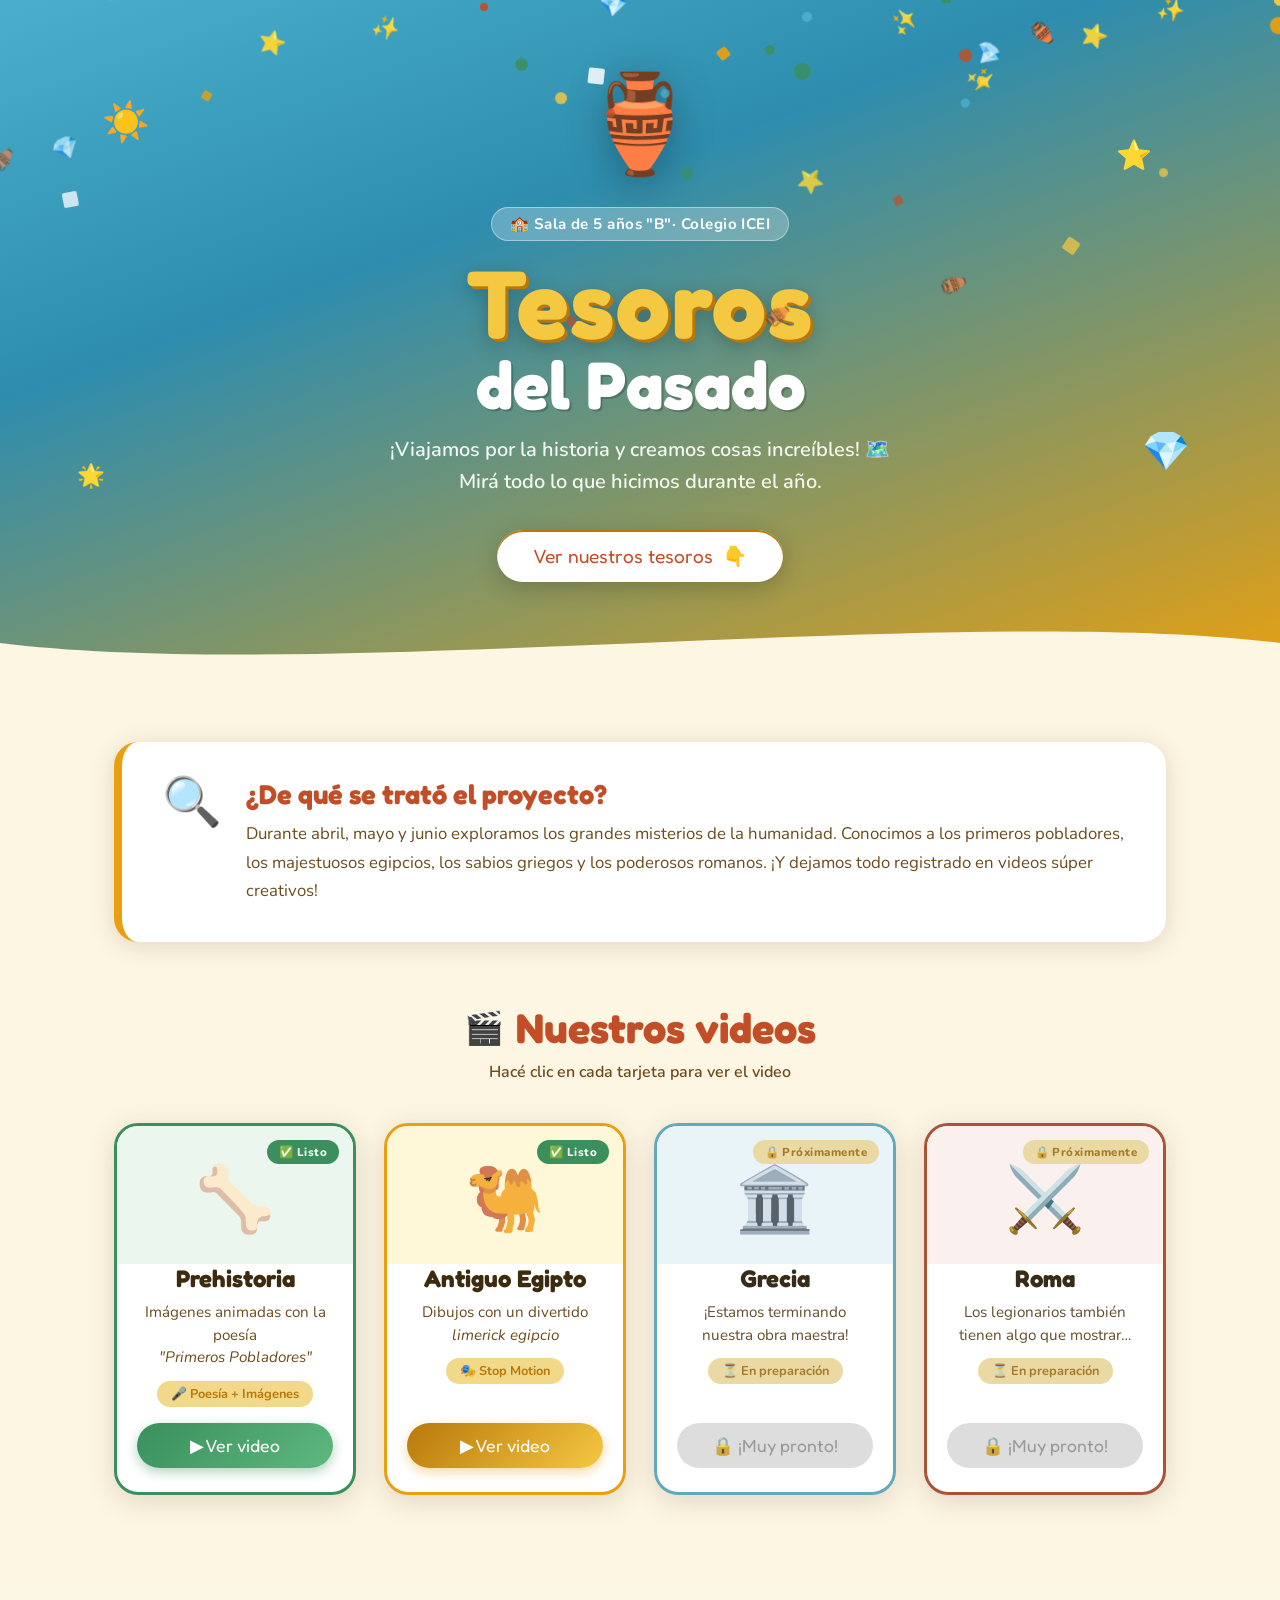
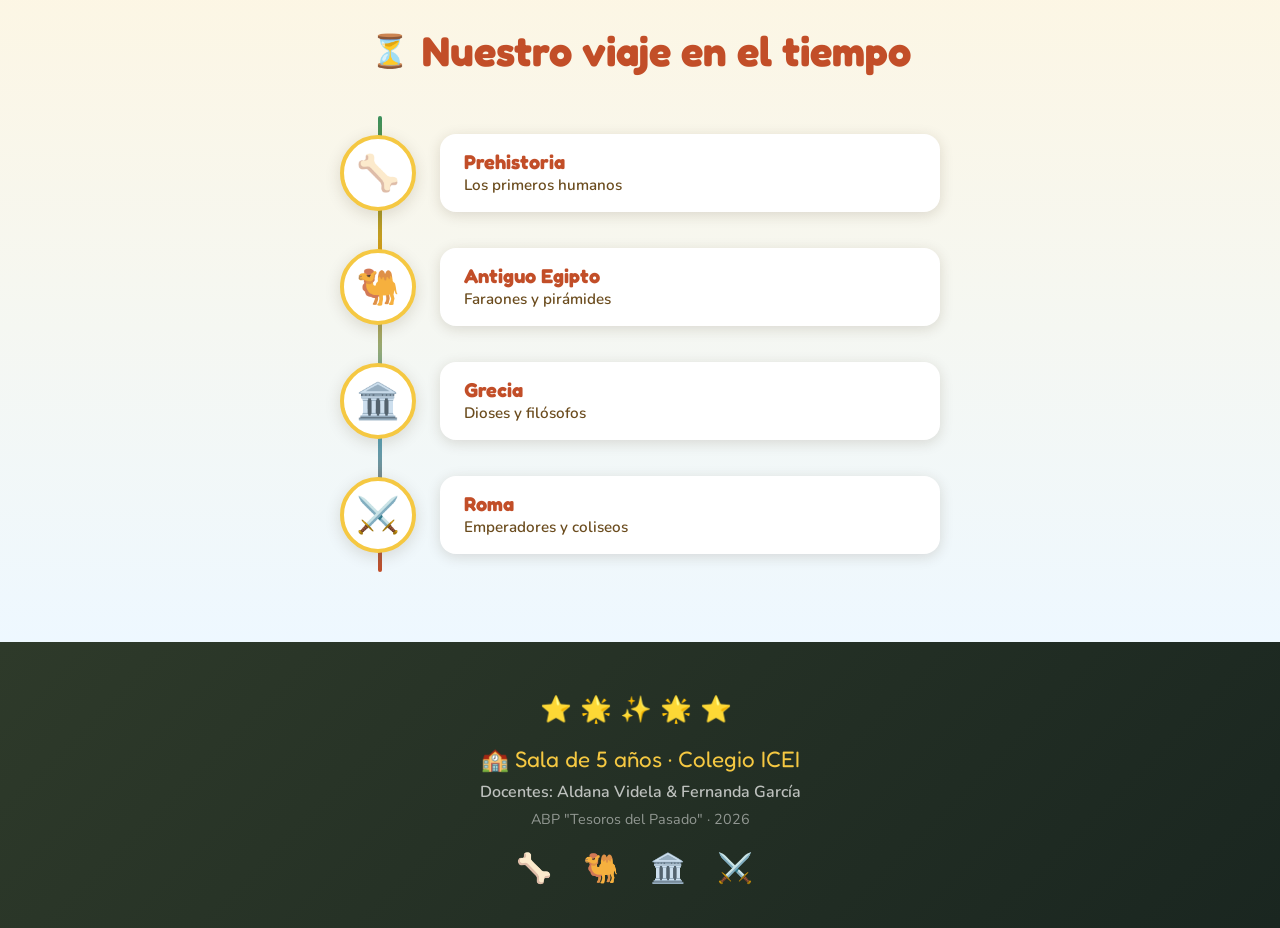
==== index.html @ 3bc0b796 "Add files via upload" ====
<!DOCTYPE html>
<html lang="es">
<head>
  <meta charset="UTF-8" />
  <meta name="viewport" content="width=device-width, initial-scale=1.0" />
  <title>Tesoros del Pasado · Sala de 5 "B" · ICEI</title>
  <link rel="stylesheet" href="styles.css" />
  <link rel="preconnect" href="https://fonts.googleapis.com" />
  <link rel="preconnect" href="https://fonts.gstatic.com" crossorigin />
  <link href="https://fonts.googleapis.com/css2?family=Fredoka+One&family=Nunito:wght@400;600;700;800&display=swap" rel="stylesheet" />
</head>
<body>

  <!-- Partículas de fondo -->
  <div class="particles" id="particles"></div>

  <!-- HERO -->
  <header class="hero">
    <div class="hero-deco deco-sun">☀️</div>
    <div class="hero-deco deco-star1">⭐</div>
    <div class="hero-deco deco-star2">🌟</div>
    <div class="hero-deco deco-gem">💎</div>

    <div class="chest-wrap">
      <div class="chest" aria-hidden="true">🏺</div>
    </div>

    <div class="hero-content">
      <p class="school-tag">🏫 Sala de 5 años "B"· Colegio ICEI</p>
      <h1>
        <span class="title-line1">Tesoros</span>
        <span class="title-line2">del Pasado</span>
      </h1>
      <p class="hero-subtitle">
        ¡Viajamos por la historia y creamos cosas increíbles! 🗺️<br/>
        Mirá todo lo que hicimos durante el año.
      </p>
      <a href="#videos" class="btn-hero">
        <span>Ver nuestros tesoros</span>
        <span class="btn-icon">👇</span>
      </a>
    </div>

    <div class="wave-divider">
      <svg viewBox="0 0 1440 80" preserveAspectRatio="none" xmlns="http://www.w3.org/2000/svg">
        <path d="M0,40 C360,80 1080,0 1440,40 L1440,80 L0,80 Z" fill="var(--bg-main)"/>
      </svg>
    </div>
  </header>

  <!-- INTRO -->
  <section class="intro">
    <div class="container">
      <div class="intro-card">
        <span class="intro-emoji">🔍</span>
        <div>
          <h2>¿De qué se trató el proyecto?</h2>
          <p>
            Durante abril, mayo y junio exploramos los grandes misterios de la humanidad.
            Conocimos a los primeros pobladores, los majestuosos egipcios, los sabios griegos
            y los poderosos romanos. ¡Y dejamos todo registrado en videos súper creativos!
          </p>
        </div>
      </div>
    </div>
  </section>

  <!-- CIVILIZACIONES / VIDEOS -->
  <section class="videos-section" id="videos">
    <div class="container">
      <h2 class="section-title">
        <span class="section-title-emoji">🎬</span>
        Nuestros videos
      </h2>
      <p class="section-subtitle">Hacé clic en cada tarjeta para ver el video</p>

      <div class="cards-grid">

        <!-- PREHISTORIA -->
        <div class="civ-card" data-civ="prehistoria">
          <div class="card-badge ready">✅ Listo</div>
          <div class="card-emoji-wrap">
            <span class="card-emoji">🦴</span>
          </div>
          <div class="card-body">
            <h3 class="card-title">Prehistoria</h3>
            <p class="card-desc">
              Imágenes animadas con la poesía<br/>
              <em>"Primeros Pobladores"</em>
            </p>
            <div class="card-tag">🎤 Poesía + Imágenes</div>
          </div>
          <a
            href="https://drive.google.com/file/d/1s1AQbZ0FNgaxZybd8RCrV4hikSvVZE04/view?usp=sharing"
            target="_blank"
            rel="noopener noreferrer"
            class="card-btn"
            aria-label="Ver video de Prehistoria"
          >
            ▶ Ver video
          </a>
        </div>

        <!-- ANTIGUO EGIPTO -->
        <div class="civ-card" data-civ="egipto">
          <div class="card-badge ready">✅ Listo</div>
          <div class="card-emoji-wrap">
            <span class="card-emoji">🐫</span>
          </div>
          <div class="card-body">
            <h3 class="card-title">Antiguo Egipto</h3>
            <p class="card-desc">
              Dibujos con un divertido<br/>
              <em>limerick egipcio</em>
            </p>
            <div class="card-tag">🎭 Stop Motion</div>
          </div>
          <a
            href="https://drive.google.com/file/d/1_wSibfOBIYs9itfgmJ_pL7hmynBDH78W/view?usp=sharing"
            target="_blank"
            rel="noopener noreferrer"
            class="card-btn"
            aria-label="Ver video de Antiguo Egipto"
          >
            ▶ Ver video
          </a>
        </div>

        <!-- GRECIA -->
        <div class="civ-card coming-soon" data-civ="grecia">
          <div class="card-badge soon">🔒 Próximamente</div>
          <div class="card-emoji-wrap">
            <span class="card-emoji">🏛️</span>
          </div>
          <div class="card-body">
            <h3 class="card-title">Grecia</h3>
            <p class="card-desc">
              ¡Estamos terminando<br/>nuestra obra maestra!
            </p>
            <div class="card-tag">⏳ En preparación</div>
          </div>
          <div class="card-btn disabled" aria-disabled="true">
            🔒 ¡Muy pronto!
          </div>
        </div>

        <!-- ROMA -->
        <div class="civ-card coming-soon" data-civ="roma">
          <div class="card-badge soon">🔒 Próximamente</div>
          <div class="card-emoji-wrap">
            <span class="card-emoji">⚔️</span>
          </div>
          <div class="card-body">
            <h3 class="card-title">Roma</h3>
            <p class="card-desc">
              Los legionarios también<br/>tienen algo que mostrar…
            </p>
            <div class="card-tag">⏳ En preparación</div>
          </div>
          <div class="card-btn disabled" aria-disabled="true">
            🔒 ¡Muy pronto!
          </div>
        </div>

      </div>
    </div>
  </section>

  <!-- TIMELINE de civilizaciones -->
  <section class="timeline-section">
    <div class="container">
      <h2 class="section-title">
        <span class="section-title-emoji">⏳</span>
        Nuestro viaje en el tiempo
      </h2>
      <div class="timeline">
        <div class="tl-item" data-delay="0">
          <div class="tl-dot">🦴</div>
          <div class="tl-content">
            <strong>Prehistoria</strong>
            <span>Los primeros humanos</span>
          </div>
        </div>
        <div class="tl-item" data-delay="1">
          <div class="tl-dot">🐫</div>
          <div class="tl-content">
            <strong>Antiguo Egipto</strong>
            <span>Faraones y pirámides</span>
          </div>
        </div>
        <div class="tl-item" data-delay="2">
          <div class="tl-dot">🏛️</div>
          <div class="tl-content">
            <strong>Grecia</strong>
            <span>Dioses y filósofos</span>
          </div>
        </div>
        <div class="tl-item" data-delay="3">
          <div class="tl-dot">⚔️</div>
          <div class="tl-content">
            <strong>Roma</strong>
            <span>Emperadores y coliseos</span>
          </div>
        </div>
      </div>
    </div>
  </section>

  <!-- FOOTER -->
  <footer class="footer">
    <div class="container">
      <div class="footer-stars">⭐🌟✨🌟⭐</div>
      <p class="footer-school">🏫 Sala de 5 años · Colegio ICEI</p>
      <p class="footer-teachers">Docentes: Aldana Videla &amp; Fernanda García</p>
      <p class="footer-year">ABP "Tesoros del Pasado" · 2026</p>
      <div class="footer-emojis">🦴 🐫 🏛️ ⚔️</div>
    </div>
  </footer>

  <script src="script.js"></script>
</body>
</html>
---- styles.css ----
/* ============================================
   TESOROS DEL PASADO — Sala de 5 · ICEI
   Paleta: arena cálida, terracota, dorado,
   cielo turquesa, verde selva
   ============================================ */

/* ---------- Variables ---------- */
:root {
  --bg-main:       #FDF6E3;
  --bg-section:    #FFF8ED;
  --gold:          #E8A010;
  --gold-light:    #F5C842;
  --gold-dark:     #B8780A;
  --terracota:     #C24E28;
  --terracota-lt:  #E8694A;
  --sky:           #4AAFCC;
  --sky-dark:      #2E8DAE;
  --jungle:        #3A8F5C;
  --jungle-lt:     #5EB87E;
  --sand:          #F2D98A;
  --sand-dark:     #C9A83C;
  --text-main:     #3D2B0F;
  --text-soft:     #6B4C1E;
  --white:         #FFFFFF;
  --shadow:        rgba(61,43,15,0.15);
  --radius-card:   24px;
  --radius-btn:    50px;
}

/* ---------- Reset & Base ---------- */
*, *::before, *::after { box-sizing: border-box; margin: 0; padding: 0; }

html { scroll-behavior: smooth; }

body {
  font-family: 'Nunito', sans-serif;
  background: var(--bg-main);
  color: var(--text-main);
  overflow-x: hidden;
  position: relative;
}

/* ---------- Partículas de fondo ---------- */
.particles {
  position: fixed;
  inset: 0;
  pointer-events: none;
  z-index: 0;
  overflow: hidden;
}

.particle {
  position: absolute;
  font-size: 1.4rem;
  opacity: 0.18;
  animation: floatParticle linear infinite;
  user-select: none;
}

@keyframes floatParticle {
  0%   { transform: translateY(110vh) rotate(0deg); opacity: 0; }
  10%  { opacity: 0.18; }
  90%  { opacity: 0.18; }
  100% { transform: translateY(-10vh) rotate(360deg); opacity: 0; }
}

/* ---------- Contenedor ---------- */
.container {
  max-width: 1100px;
  margin: 0 auto;
  padding: 0 24px;
  position: relative;
  z-index: 1;
}

/* ============================================
   HERO
   ============================================ */
.hero {
  position: relative;
  background: linear-gradient(160deg, #4AAFCC 0%, #2E8DAE 35%, #E8A010 100%);
  padding: 60px 24px 100px;
  text-align: center;
  overflow: hidden;
}

/* Decoraciones flotantes hero */
.hero-deco {
  position: absolute;
  font-size: 2.4rem;
  animation: heroDeco 4s ease-in-out infinite alternate;
  pointer-events: none;
}
.deco-sun   { top: 14%; left: 8%;  animation-delay: 0s; }
.deco-star1 { top: 20%; right: 10%; animation-delay: 0.7s; font-size: 1.8rem; }
.deco-star2 { bottom: 28%; left: 6%; animation-delay: 1.2s; font-size: 1.4rem; }
.deco-gem   { bottom: 30%; right: 7%; animation-delay: 0.4s; }

@keyframes heroDeco {
  from { transform: translateY(0) rotate(-8deg); }
  to   { transform: translateY(-14px) rotate(8deg); }
}

/* Cofre animado */
.chest-wrap {
  display: flex;
  justify-content: center;
  margin-bottom: 16px;
}
.chest {
  font-size: 6rem;
  display: inline-block;
  animation: chestBounce 2s ease-in-out infinite;
  filter: drop-shadow(0 8px 20px rgba(0,0,0,0.3));
}
@keyframes chestBounce {
  0%, 100% { transform: translateY(0) scale(1);    }
  50%       { transform: translateY(-12px) scale(1.06); }
}

/* Texto hero */
.school-tag {
  display: inline-block;
  background: rgba(255,255,255,0.25);
  color: var(--white);
  font-weight: 700;
  font-size: 0.95rem;
  border-radius: 50px;
  padding: 6px 18px;
  margin-bottom: 14px;
  letter-spacing: 0.03em;
  backdrop-filter: blur(6px);
  border: 1px solid rgba(255,255,255,0.4);
}

h1 {
  font-family: 'Fredoka One', cursive;
  line-height: 1;
  margin-bottom: 16px;
}
.title-line1 {
  display: block;
  font-size: clamp(3.2rem, 10vw, 6rem);
  color: var(--gold-light);
  text-shadow:
    3px 3px 0 var(--gold-dark),
    0 6px 20px rgba(0,0,0,0.25);
  letter-spacing: 0.02em;
}
.title-line2 {
  display: block;
  font-size: clamp(2.2rem, 7vw, 4.2rem);
  color: var(--white);
  text-shadow: 2px 2px 0 rgba(0,0,0,0.2);
}

.hero-subtitle {
  font-size: clamp(1rem, 3vw, 1.25rem);
  color: rgba(255,255,255,0.92);
  font-weight: 600;
  line-height: 1.6;
  margin-bottom: 32px;
  max-width: 540px;
  margin-left: auto;
  margin-right: auto;
}

/* Botón hero */
.btn-hero {
  display: inline-flex;
  align-items: center;
  gap: 10px;
  background: var(--white);
  color: var(--terracota);
  font-family: 'Fredoka One', cursive;
  font-size: 1.2rem;
  padding: 14px 36px;
  border-radius: var(--radius-btn);
  text-decoration: none;
  box-shadow: 0 6px 24px rgba(0,0,0,0.2), 0 2px 0 var(--gold-dark) inset;
  transition: transform 0.2s, box-shadow 0.2s;
}
.btn-hero:hover {
  transform: translateY(-3px) scale(1.04);
  box-shadow: 0 10px 30px rgba(0,0,0,0.25);
}
.btn-hero:active { transform: translateY(1px); }
.btn-icon { animation: bounce 1.2s ease-in-out infinite; }
@keyframes bounce {
  0%, 100% { transform: translateY(0); }
  50%       { transform: translateY(5px); }
}

/* Wave */
.wave-divider {
  position: absolute;
  bottom: -1px; left: 0; right: 0;
  line-height: 0;
}
.wave-divider svg { width: 100%; height: 80px; }

/* ============================================
   INTRO
   ============================================ */
.intro {
  padding: 60px 0 40px;
}
.intro-card {
  display: flex;
  align-items: flex-start;
  gap: 24px;
  background: var(--white);
  border-radius: var(--radius-card);
  padding: 36px 40px;
  box-shadow: 0 4px 24px var(--shadow);
  border-left: 8px solid var(--gold);
}
.intro-emoji {
  font-size: 3rem;
  flex-shrink: 0;
  line-height: 1;
}
.intro-card h2 {
  font-family: 'Fredoka One', cursive;
  font-size: 1.7rem;
  color: var(--terracota);
  margin-bottom: 10px;
}
.intro-card p {
  font-size: 1.05rem;
  color: var(--text-soft);
  line-height: 1.7;
}

@media (max-width: 600px) {
  .intro-card { flex-direction: column; padding: 24px; }
}

/* ============================================
   VIDEOS SECTION
   ============================================ */
.videos-section {
  padding: 20px 0 70px;
}

.section-title {
  font-family: 'Fredoka One', cursive;
  font-size: clamp(1.8rem, 5vw, 2.6rem);
  color: var(--terracota);
  text-align: center;
  margin-bottom: 8px;
  display: flex;
  align-items: center;
  justify-content: center;
  gap: 12px;
}
.section-title-emoji {
  font-size: 2rem;
  animation: spin 6s linear infinite;
}
@keyframes spin {
  from { transform: rotate(0deg); }
  to   { transform: rotate(360deg); }
}
.section-subtitle {
  text-align: center;
  color: var(--text-soft);
  font-size: 1rem;
  font-weight: 600;
  margin-bottom: 40px;
}

/* GRID */
.cards-grid {
  display: grid;
  grid-template-columns: repeat(auto-fit, minmax(240px, 1fr));
  gap: 28px;
}

/* CARD */
.civ-card {
  position: relative;
  background: var(--white);
  border-radius: var(--radius-card);
  box-shadow: 0 6px 28px var(--shadow);
  display: flex;
  flex-direction: column;
  align-items: center;
  text-align: center;
  overflow: hidden;
  transition: transform 0.3s, box-shadow 0.3s;
  border: 3px solid transparent;
}
.civ-card:hover {
  transform: translateY(-8px) rotate(-1deg);
  box-shadow: 0 16px 40px rgba(61,43,15,0.22);
}
.civ-card.coming-soon {
  opacity: 0.75;
  filter: grayscale(30%);
}
.civ-card.coming-soon:hover {
  transform: translateY(-4px);
}

/* Top accent strip per civilization */
.civ-card[data-civ="prehistoria"] { border-color: var(--jungle); }
.civ-card[data-civ="prehistoria"] .card-emoji-wrap { background: #EAF6EE; }

.civ-card[data-civ="egipto"]      { border-color: var(--gold); }
.civ-card[data-civ="egipto"] .card-emoji-wrap { background: #FEF8D8; }

.civ-card[data-civ="grecia"]      { border-color: var(--sky); }
.civ-card[data-civ="grecia"] .card-emoji-wrap { background: #E5F5FA; }

.civ-card[data-civ="roma"]        { border-color: var(--terracota); }
.civ-card[data-civ="roma"] .card-emoji-wrap { background: #FDF0EC; }

/* Badge */
.card-badge {
  position: absolute;
  top: 14px; right: 14px;
  font-size: 0.72rem;
  font-weight: 800;
  padding: 4px 12px;
  border-radius: 50px;
  letter-spacing: 0.04em;
}
.card-badge.ready {
  background: var(--jungle);
  color: var(--white);
}
.card-badge.soon {
  background: var(--sand);
  color: var(--gold-dark);
}

/* Emoji area */
.card-emoji-wrap {
  width: 100%;
  padding: 30px 0 20px;
}
.card-emoji {
  font-size: 4rem;
  display: block;
  animation: cardEmoji 3s ease-in-out infinite alternate;
}
@keyframes cardEmoji {
  from { transform: scale(1) rotate(-4deg); }
  to   { transform: scale(1.1) rotate(4deg); }
}

/* Body */
.card-body {
  padding: 0 20px 16px;
  flex: 1;
}
.card-title {
  font-family: 'Fredoka One', cursive;
  font-size: 1.5rem;
  margin-bottom: 8px;
  color: var(--text-main);
}
.card-desc {
  font-size: 0.95rem;
  color: var(--text-soft);
  line-height: 1.5;
  margin-bottom: 12px;
}
.card-tag {
  display: inline-block;
  font-size: 0.8rem;
  font-weight: 700;
  background: var(--sand);
  color: var(--gold-dark);
  padding: 4px 14px;
  border-radius: 50px;
}

/* Card button */
.card-btn {
  display: block;
  width: calc(100% - 40px);
  margin: 0 20px 24px;
  padding: 12px 0;
  border-radius: var(--radius-btn);
  font-family: 'Fredoka One', cursive;
  font-size: 1.1rem;
  text-decoration: none;
  text-align: center;
  transition: transform 0.2s, filter 0.2s;
}
a.card-btn {
  background: linear-gradient(135deg, var(--terracota), var(--terracota-lt));
  color: var(--white);
  box-shadow: 0 4px 12px rgba(194,78,40,0.4);
}
a.card-btn:hover {
  transform: scale(1.04);
  filter: brightness(1.1);
}
.card-btn.disabled {
  background: #ddd;
  color: #999;
  cursor: not-allowed;
}

/* Per-civ button colors */
.civ-card[data-civ="prehistoria"] a.card-btn {
  background: linear-gradient(135deg, var(--jungle), var(--jungle-lt));
  box-shadow: 0 4px 12px rgba(58,143,92,0.4);
}
.civ-card[data-civ="egipto"] a.card-btn {
  background: linear-gradient(135deg, var(--gold-dark), var(--gold-light));
  box-shadow: 0 4px 12px rgba(232,160,16,0.4);
}
.civ-card[data-civ="grecia"] a.card-btn {
  background: linear-gradient(135deg, var(--sky-dark), var(--sky));
  box-shadow: 0 4px 12px rgba(74,175,204,0.4);
}

/* ============================================
   TIMELINE
   ============================================ */
.timeline-section {
  background: linear-gradient(180deg, var(--bg-main) 0%, #EEF8FF 100%);
  padding: 60px 0 70px;
}

.timeline {
  position: relative;
  display: flex;
  flex-direction: column;
  gap: 0;
  margin-top: 40px;
  max-width: 600px;
  margin-left: auto;
  margin-right: auto;
}
/* Vertical line */
.timeline::before {
  content: '';
  position: absolute;
  left: 38px;
  top: 0; bottom: 0;
  width: 4px;
  background: linear-gradient(180deg, var(--jungle), var(--gold), var(--sky), var(--terracota));
  border-radius: 4px;
}

.tl-item {
  display: flex;
  align-items: center;
  gap: 24px;
  padding: 18px 0;
  opacity: 0;
  transform: translateX(-30px);
  transition: opacity 0.5s ease, transform 0.5s ease;
}
.tl-item.visible {
  opacity: 1;
  transform: translateX(0);
}

.tl-dot {
  width: 76px;
  height: 76px;
  border-radius: 50%;
  background: var(--white);
  box-shadow: 0 4px 16px var(--shadow);
  display: flex;
  align-items: center;
  justify-content: center;
  font-size: 2.2rem;
  flex-shrink: 0;
  border: 4px solid var(--gold-light);
  z-index: 1;
}

.tl-content {
  background: var(--white);
  border-radius: 16px;
  padding: 16px 24px;
  box-shadow: 0 3px 14px var(--shadow);
  flex: 1;
}
.tl-content strong {
  display: block;
  font-family: 'Fredoka One', cursive;
  font-size: 1.25rem;
  color: var(--terracota);
}
.tl-content span {
  font-size: 0.95rem;
  color: var(--text-soft);
  font-weight: 600;
}

/* ============================================
   FOOTER
   ============================================ */
.footer {
  background: linear-gradient(135deg, #2E3A2A 0%, #1A2620 100%);
  color: var(--white);
  text-align: center;
  padding: 50px 24px 40px;
}
.footer-stars {
  font-size: 1.6rem;
  letter-spacing: 8px;
  margin-bottom: 18px;
  animation: starPulse 2s ease-in-out infinite;
}
@keyframes starPulse {
  0%, 100% { opacity: 1; }
  50%       { opacity: 0.6; }
}
.footer-school {
  font-family: 'Fredoka One', cursive;
  font-size: 1.4rem;
  margin-bottom: 8px;
  color: var(--gold-light);
}
.footer-teachers {
  font-size: 1rem;
  color: rgba(255,255,255,0.7);
  margin-bottom: 6px;
  font-weight: 600;
}
.footer-year {
  font-size: 0.9rem;
  color: rgba(255,255,255,0.5);
  margin-bottom: 20px;
}
.footer-emojis {
  font-size: 1.8rem;
  letter-spacing: 12px;
}

/* ============================================
   RESPONSIVE
   ============================================ */
@media (max-width: 700px) {
  .cards-grid {
    grid-template-columns: 1fr 1fr;
    gap: 18px;
  }
  .card-emoji { font-size: 3rem; }
  .card-title { font-size: 1.25rem; }
}
@media (max-width: 480px) {
  .cards-grid { grid-template-columns: 1fr; }
  .timeline::before { left: 30px; }
  .tl-dot { width: 62px; height: 62px; font-size: 1.8rem; }
}
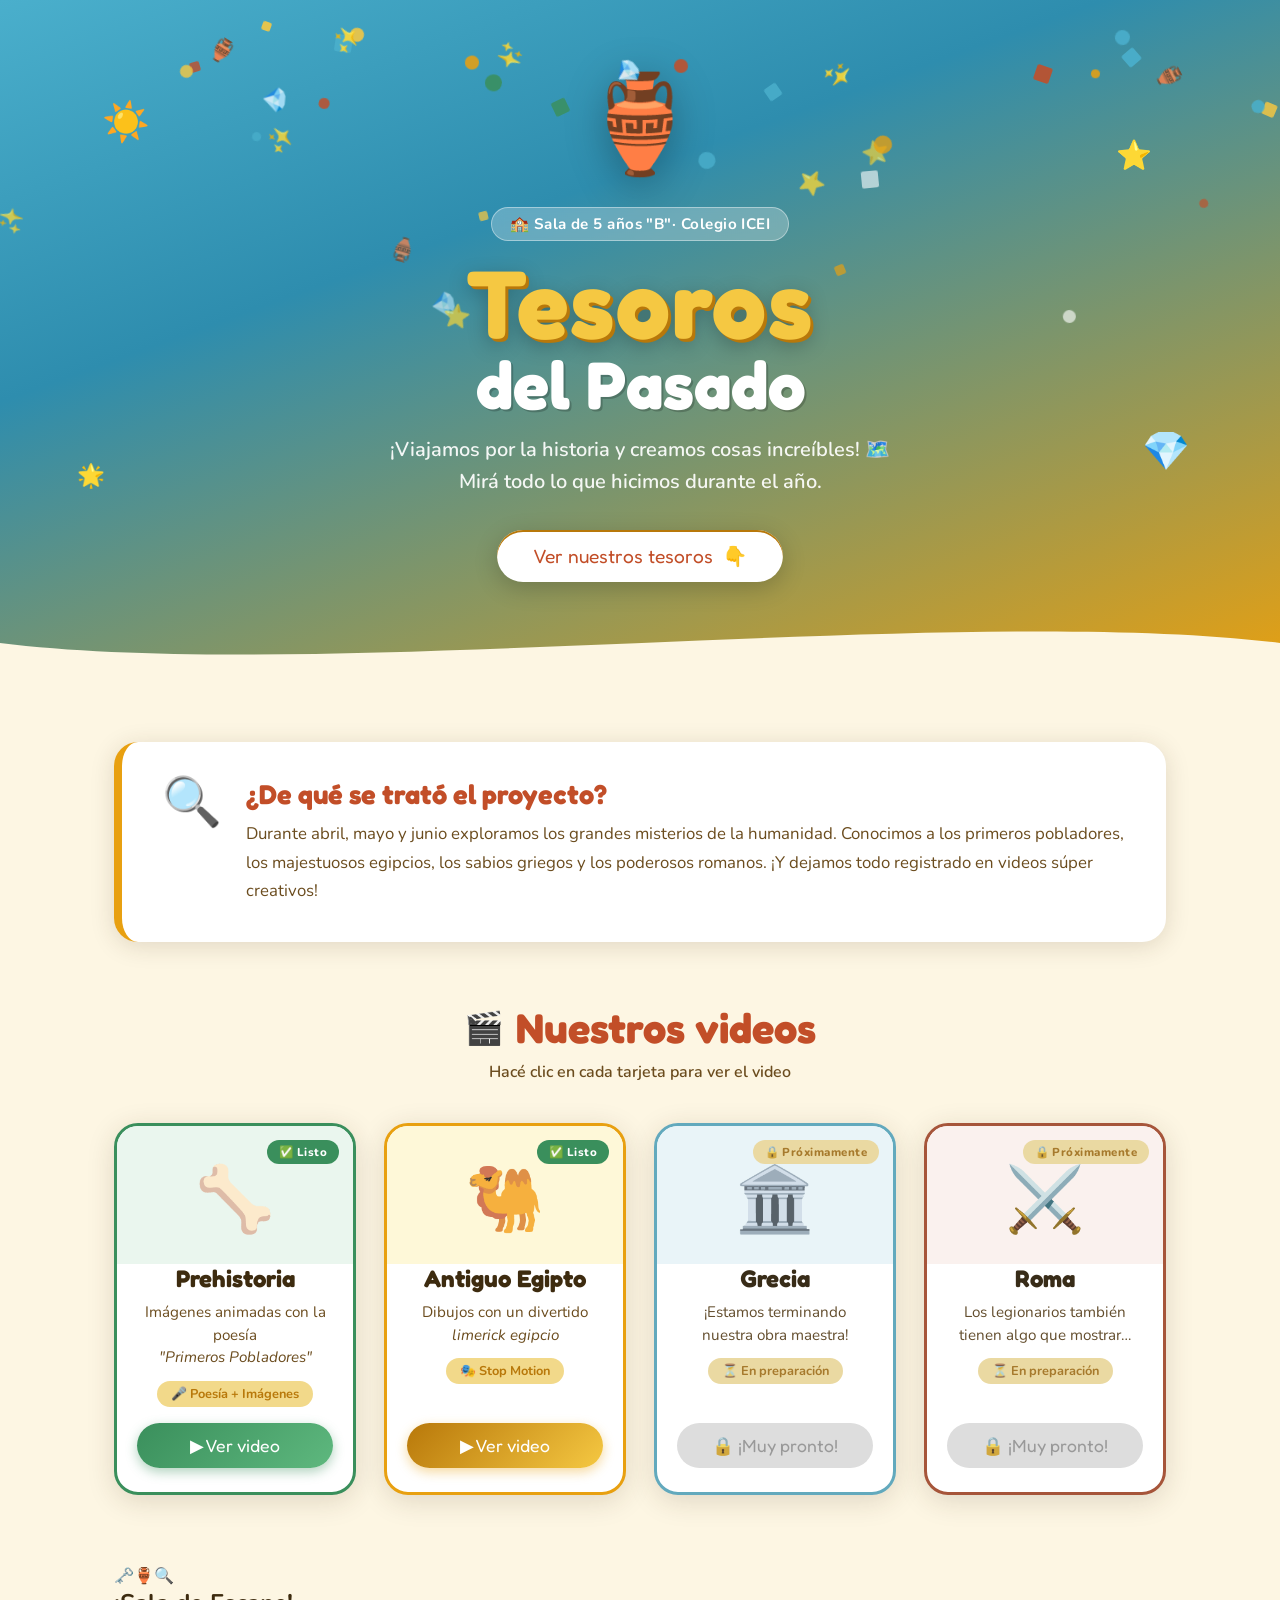
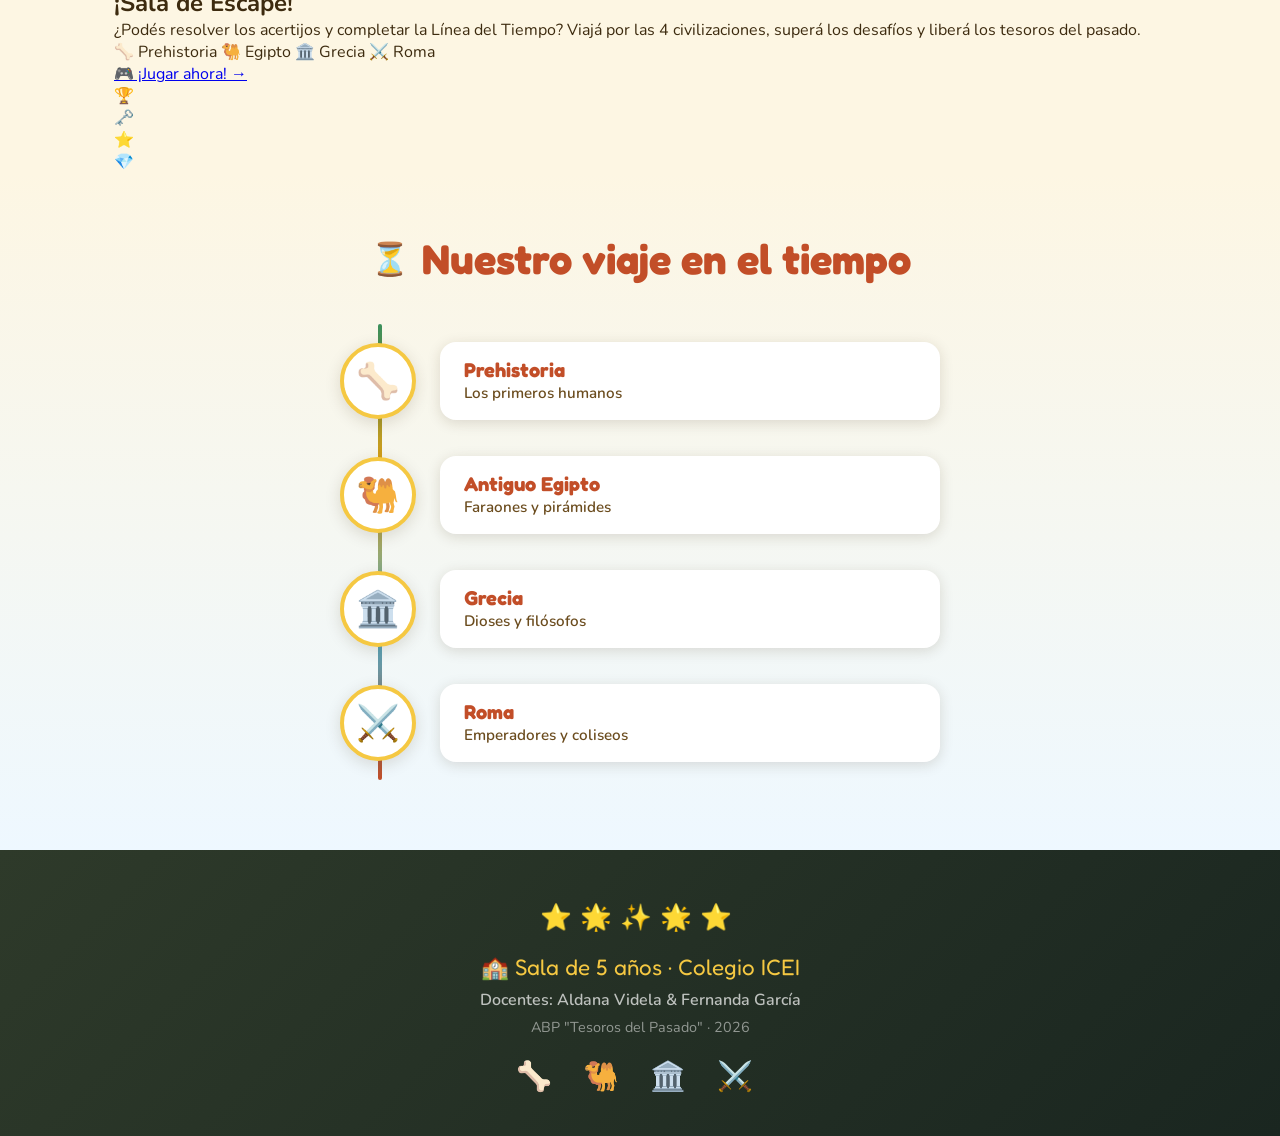
==== commit 382bc47a: "Add escape room section to index.html" ====
--- a/index.html
+++ b/index.html
@@ -166,6 +166,40 @@
     </div>
   </section>
 
+
+ <!-- SALA DE ESCAPE -->
+  <section class="escape-section">
+    <div class="container">
+      <div class="escape-card">
+        <div class="escape-left">
+          <div class="escape-icons">🗝️🏺🔍</div>
+          <h2 class="escape-title">¡Sala de Escape!</h2>
+          <p class="escape-desc">
+            ¿Podés resolver los acertijos y completar la Línea del Tiempo?
+            Viajá por las 4 civilizaciones, superá los desafíos y liberá los tesoros del pasado.
+          </p>
+          <div class="escape-badges">
+            <span>🦴 Prehistoria</span>
+            <span>🐫 Egipto</span>
+            <span>🏛️ Grecia</span>
+            <span>⚔️ Roma</span>
+          </div>
+          <a href="escaperoom/index.html" class="btn-escape">
+            <span>🎮 ¡Jugar ahora!</span>
+            <span class="btn-escape-arrow">→</span>
+          </a>
+        </div>
+        <div class="escape-right" aria-hidden="true">
+          <div class="escape-chest">🏆</div>
+          <div class="escape-deco ed1">🗝️</div>
+          <div class="escape-deco ed2">⭐</div>
+          <div class="escape-deco ed3">💎</div>
+        </div>
+      </div>
+    </div>
+  </section>
+
+  
   <!-- TIMELINE de civilizaciones -->
   <section class="timeline-section">
     <div class="container">
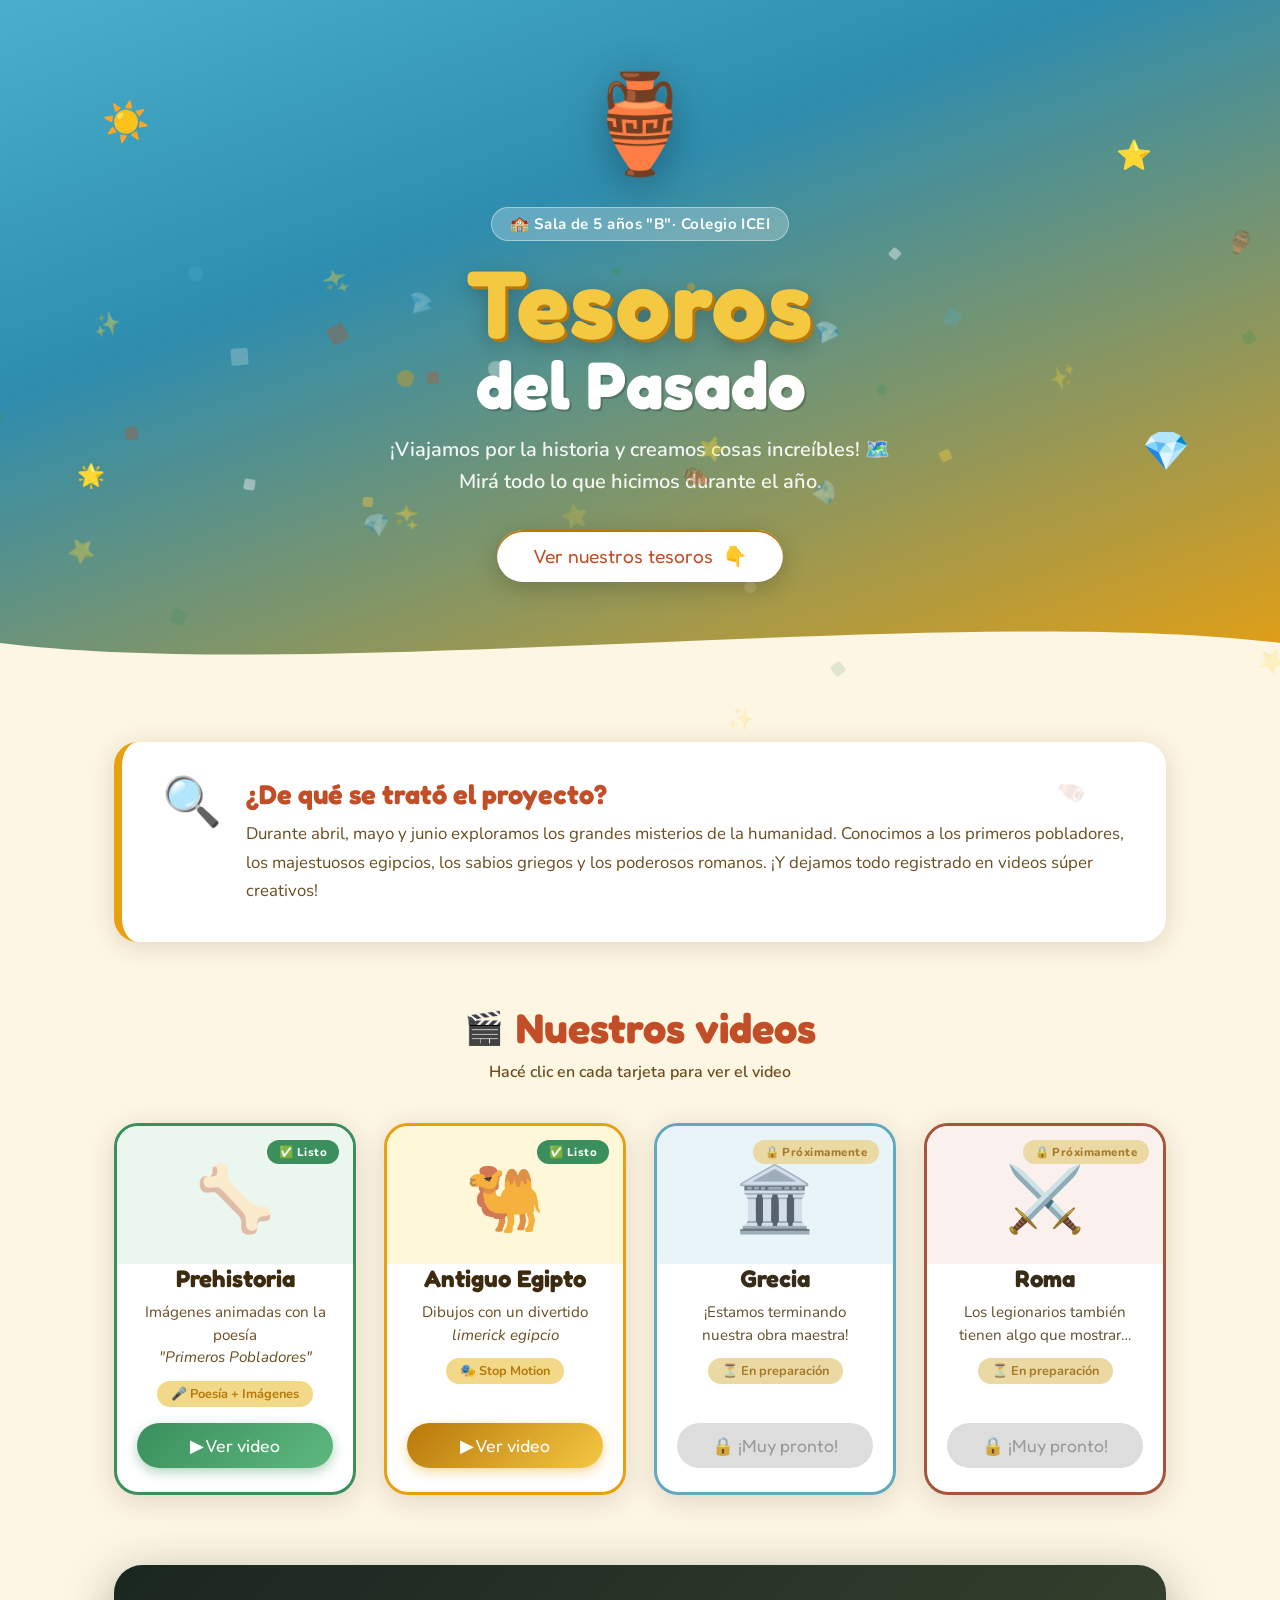
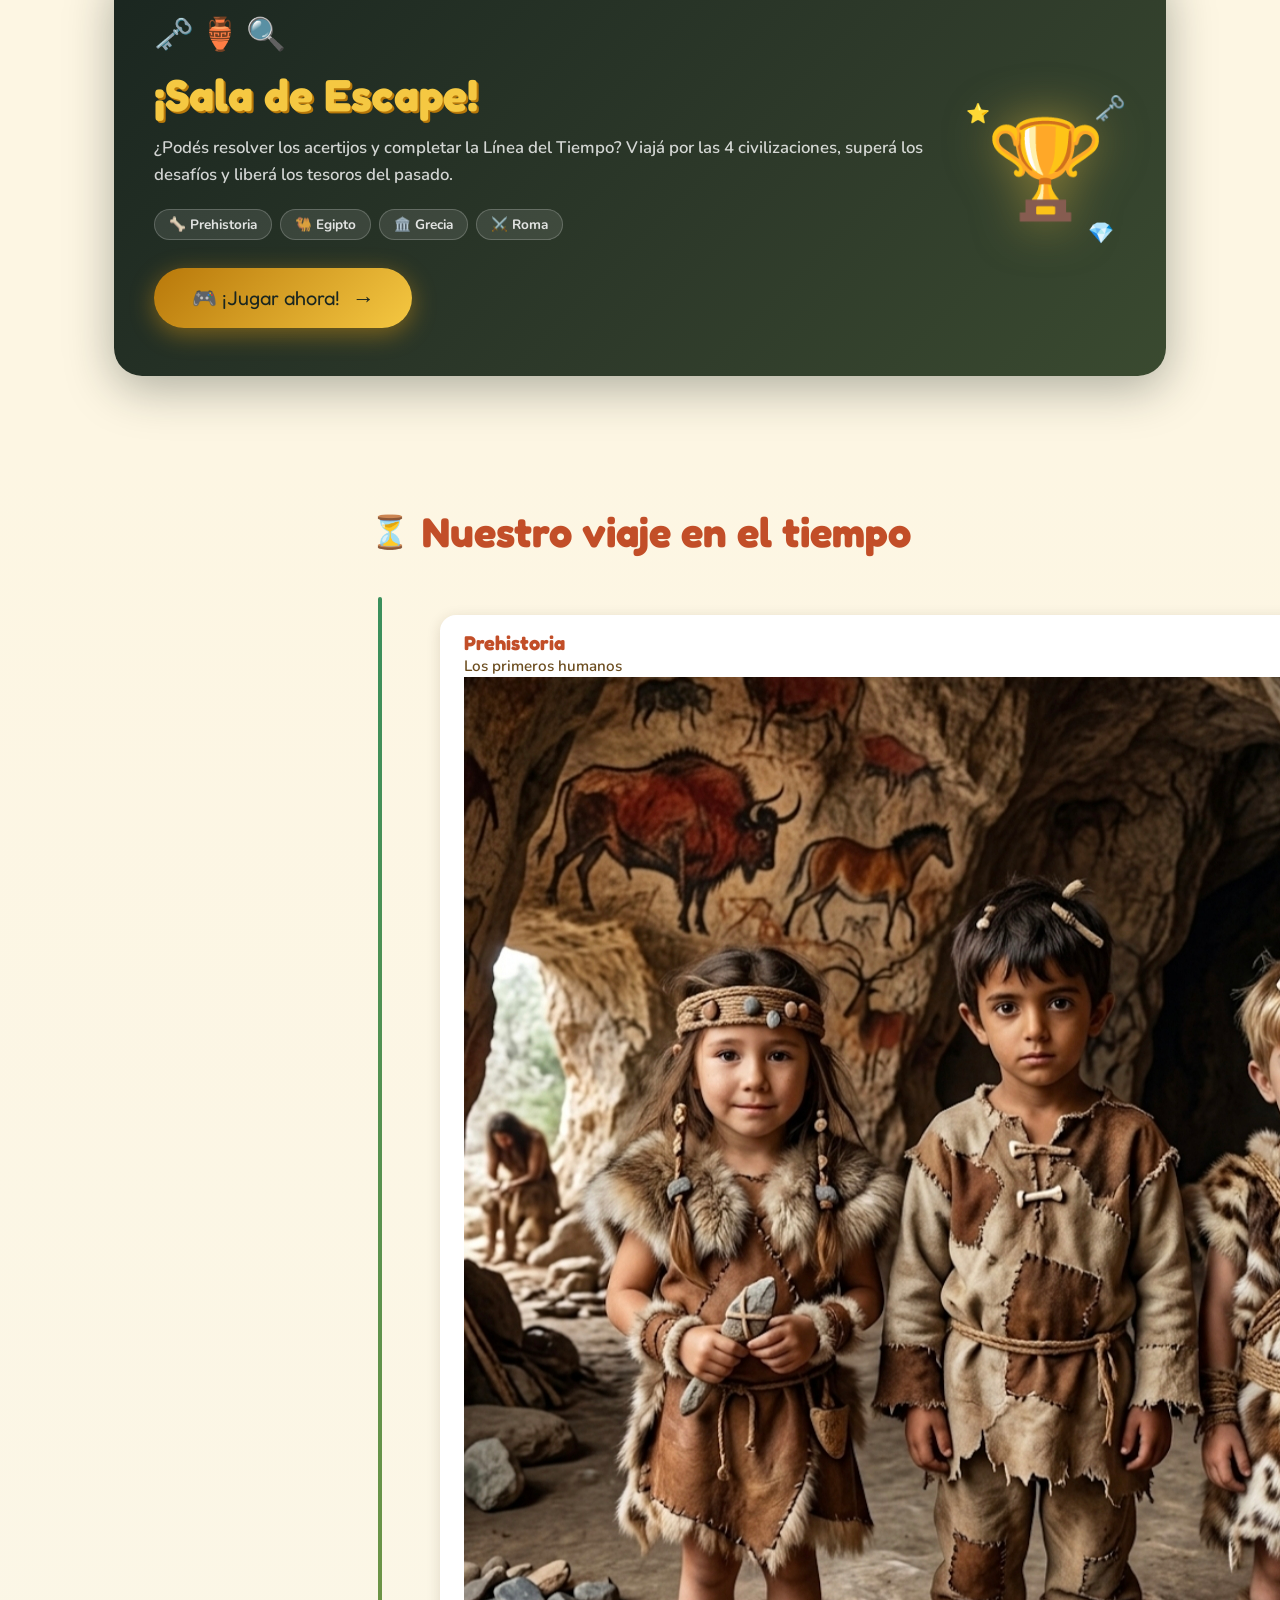
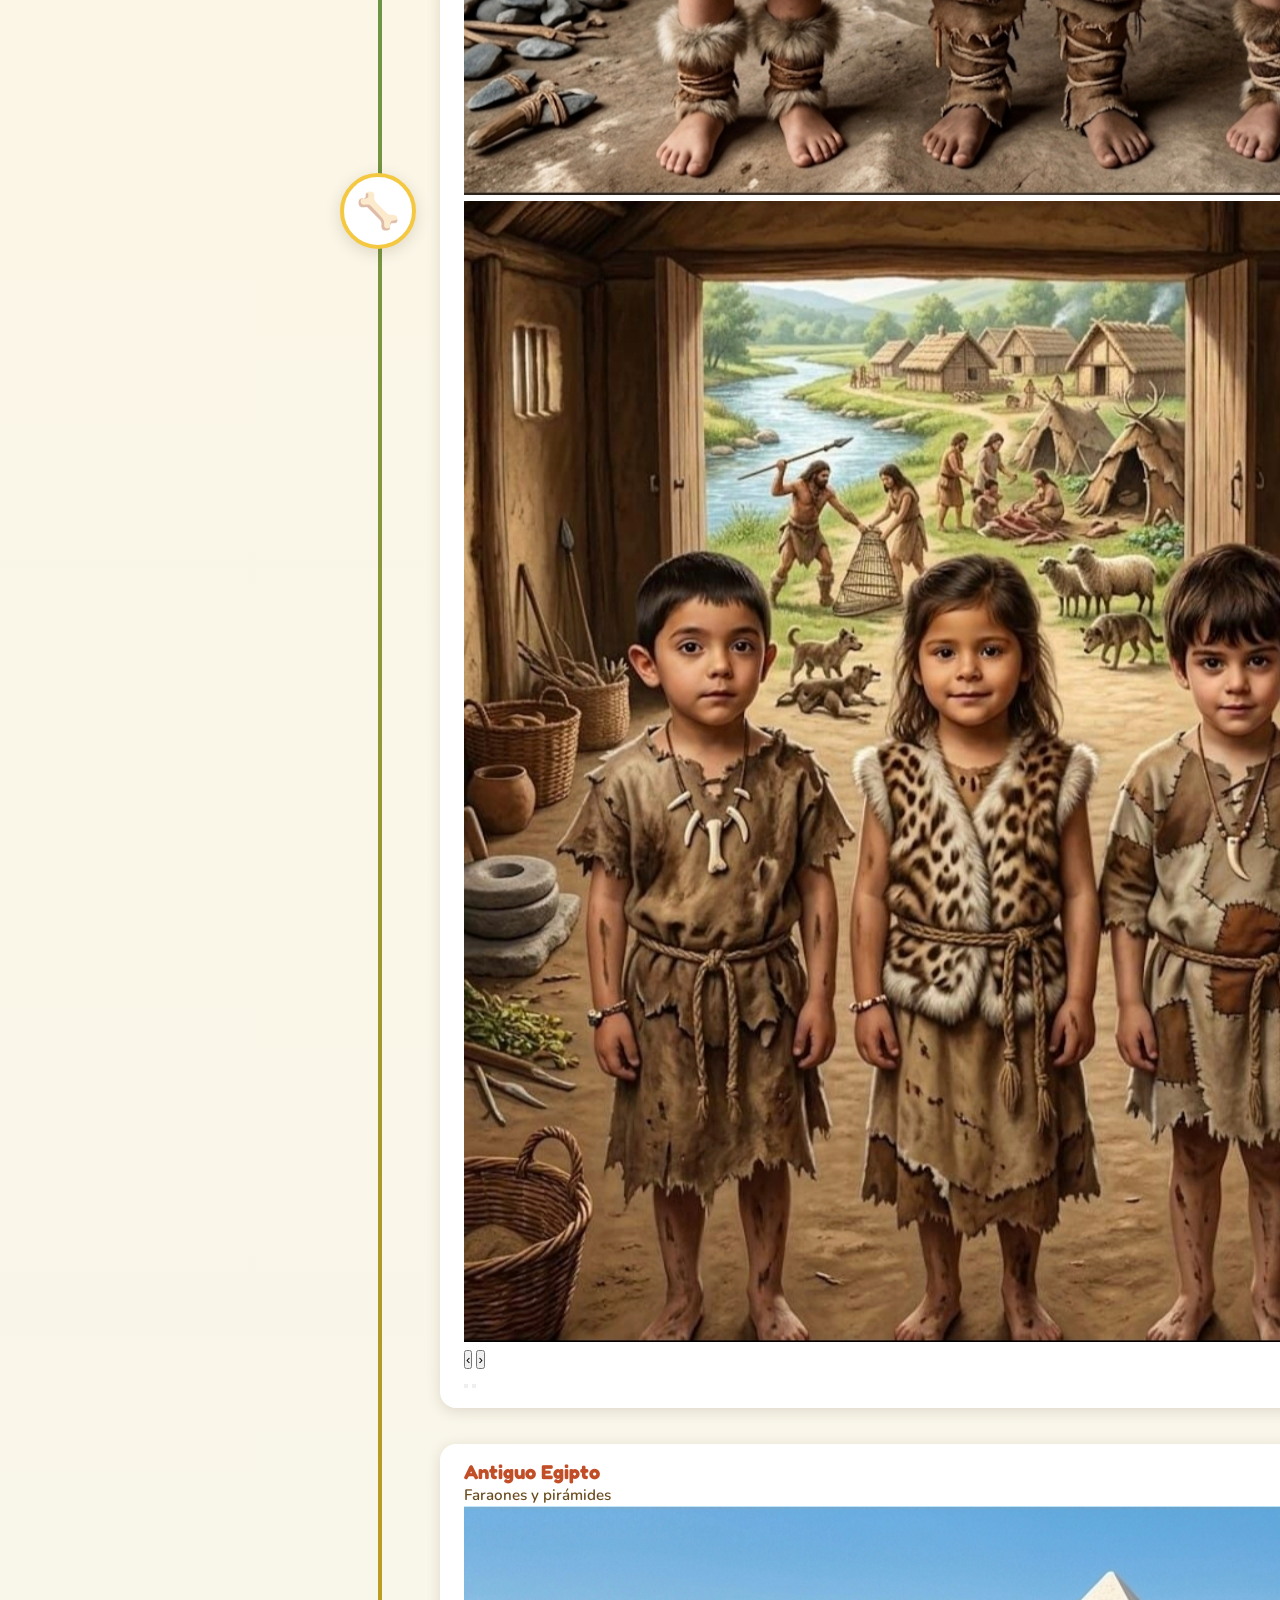
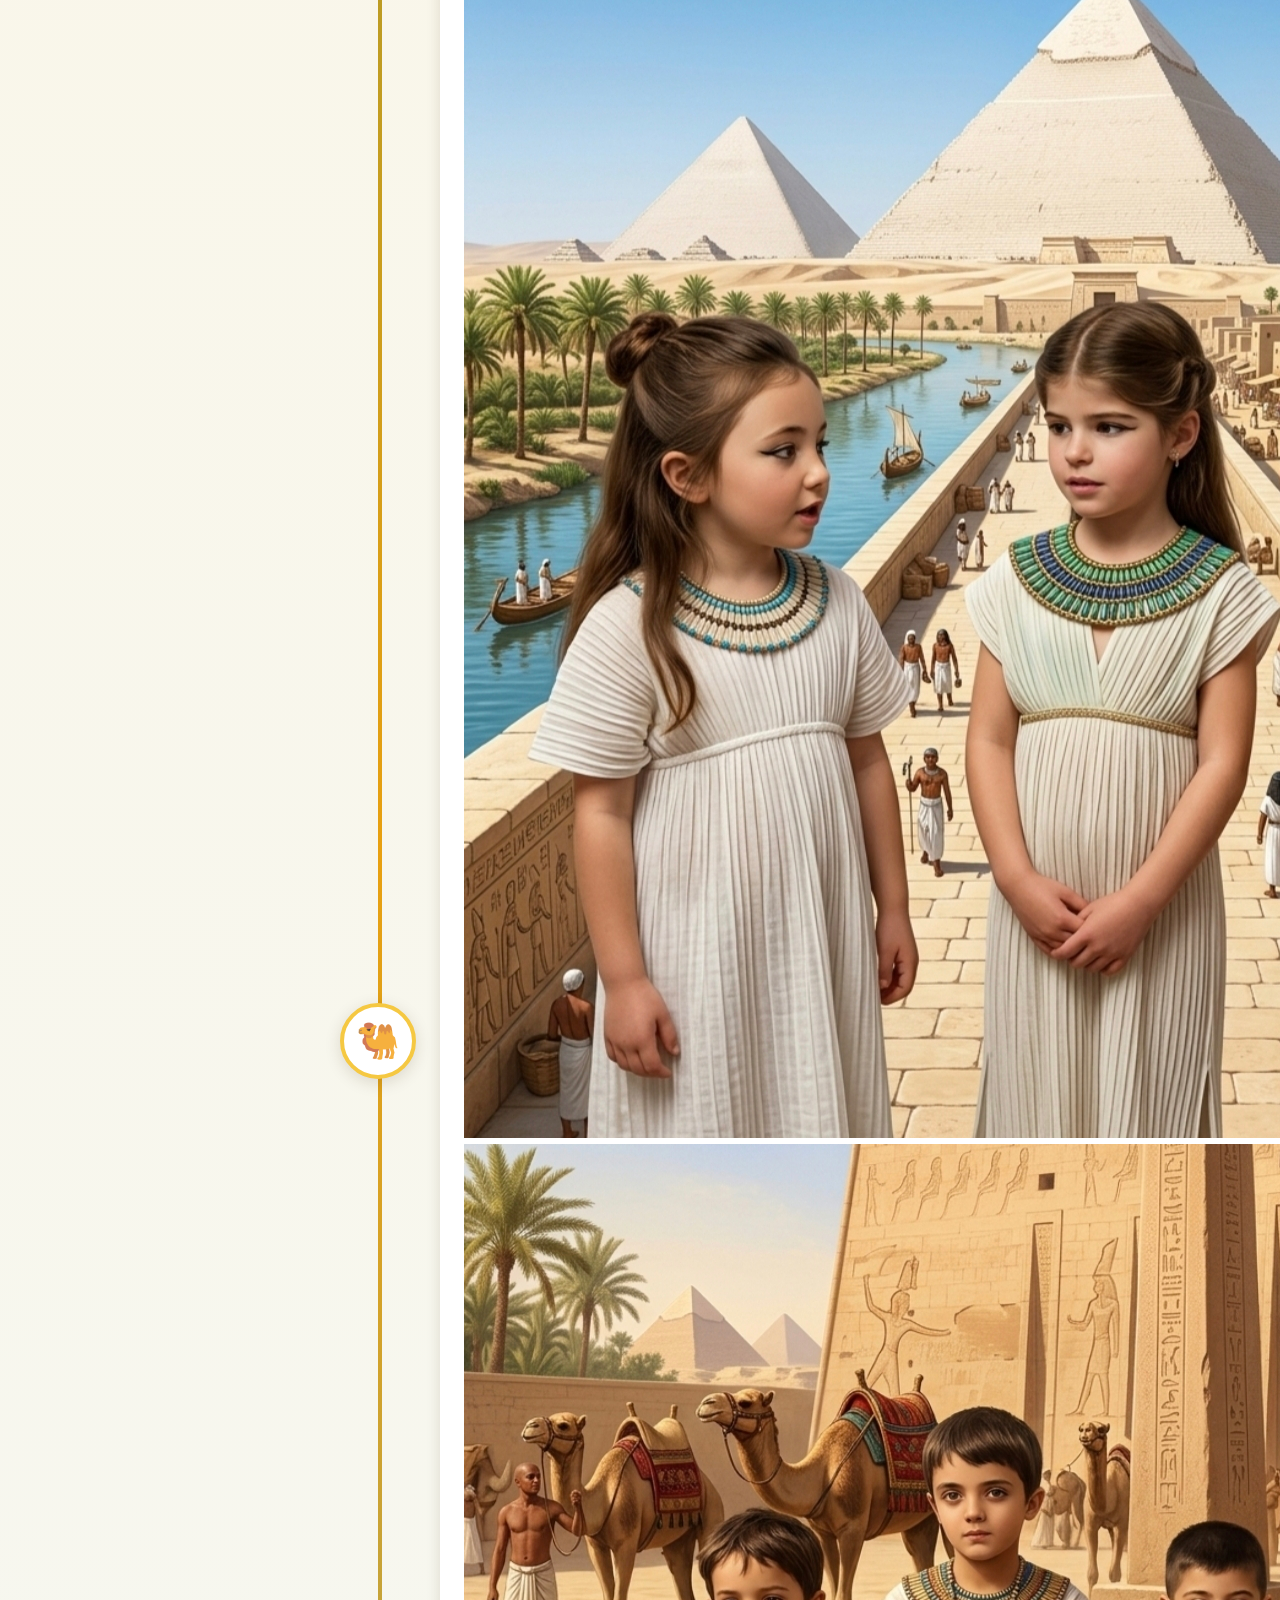
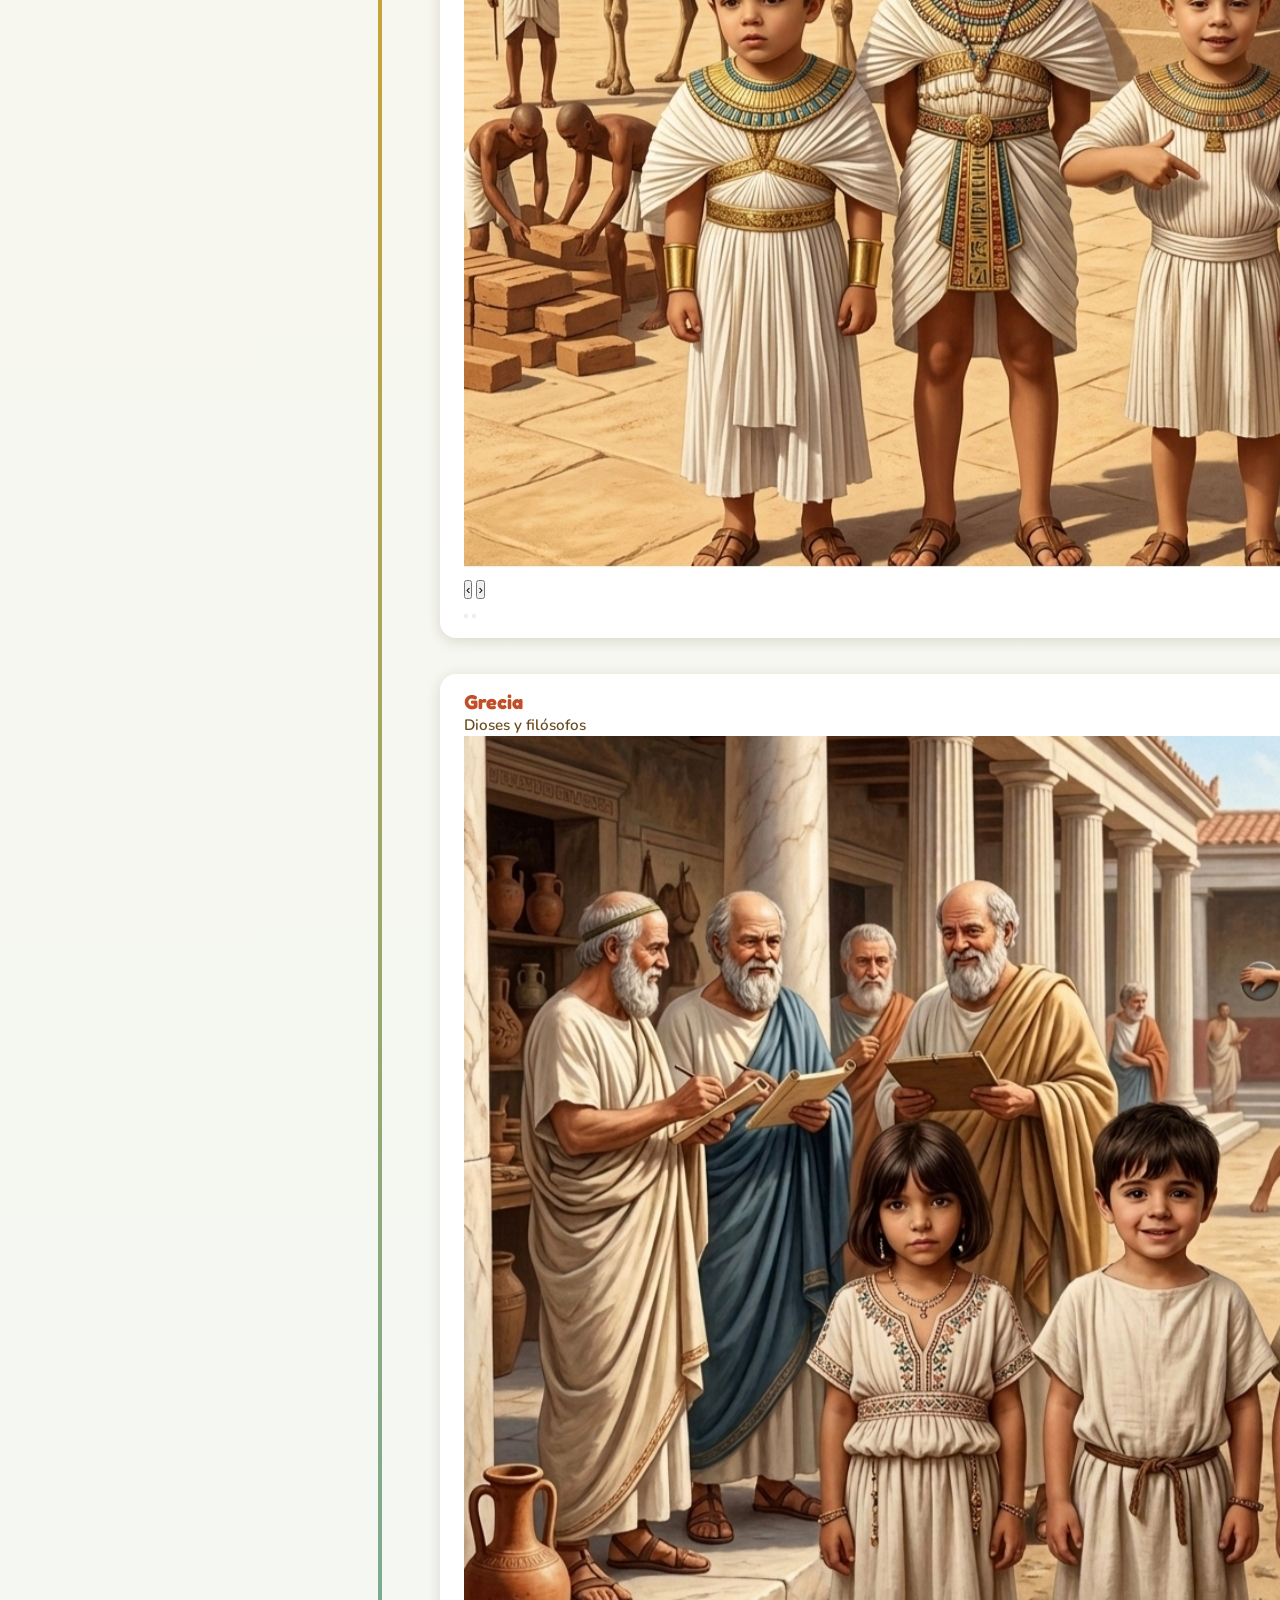
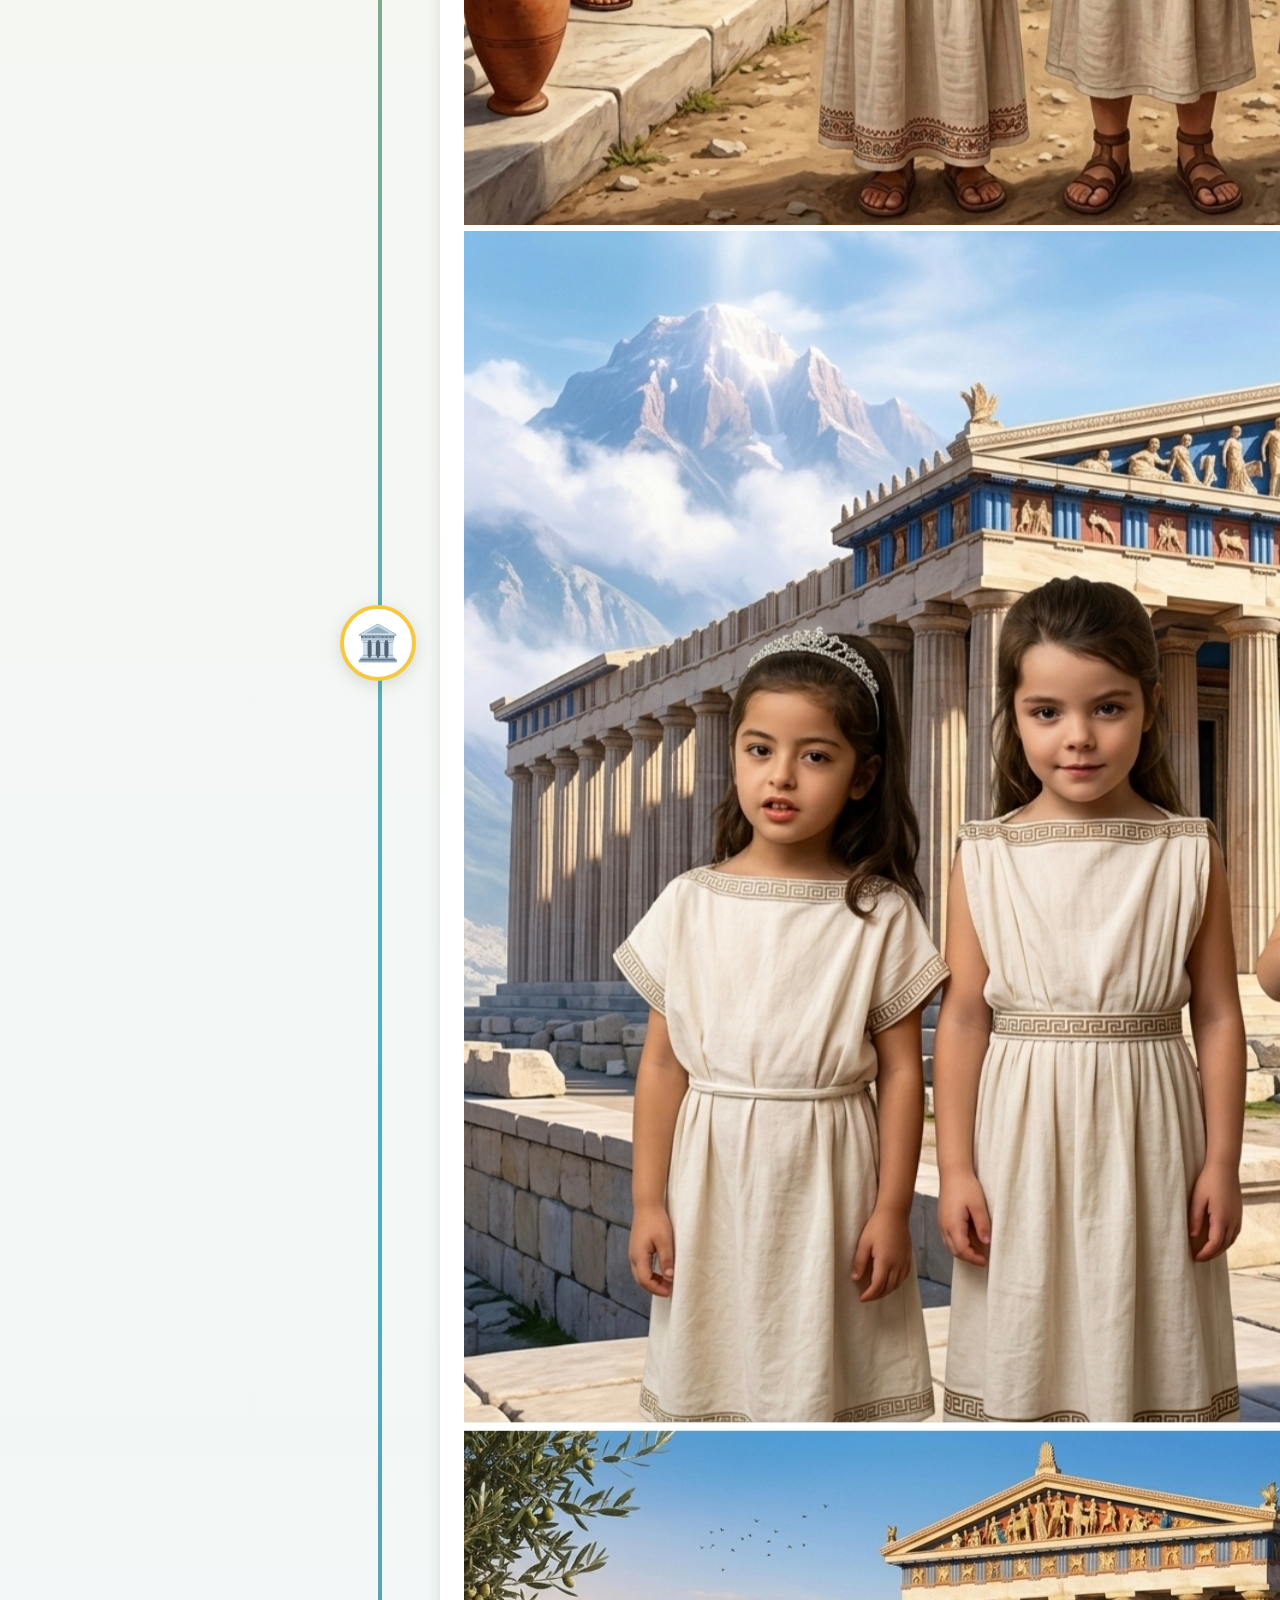
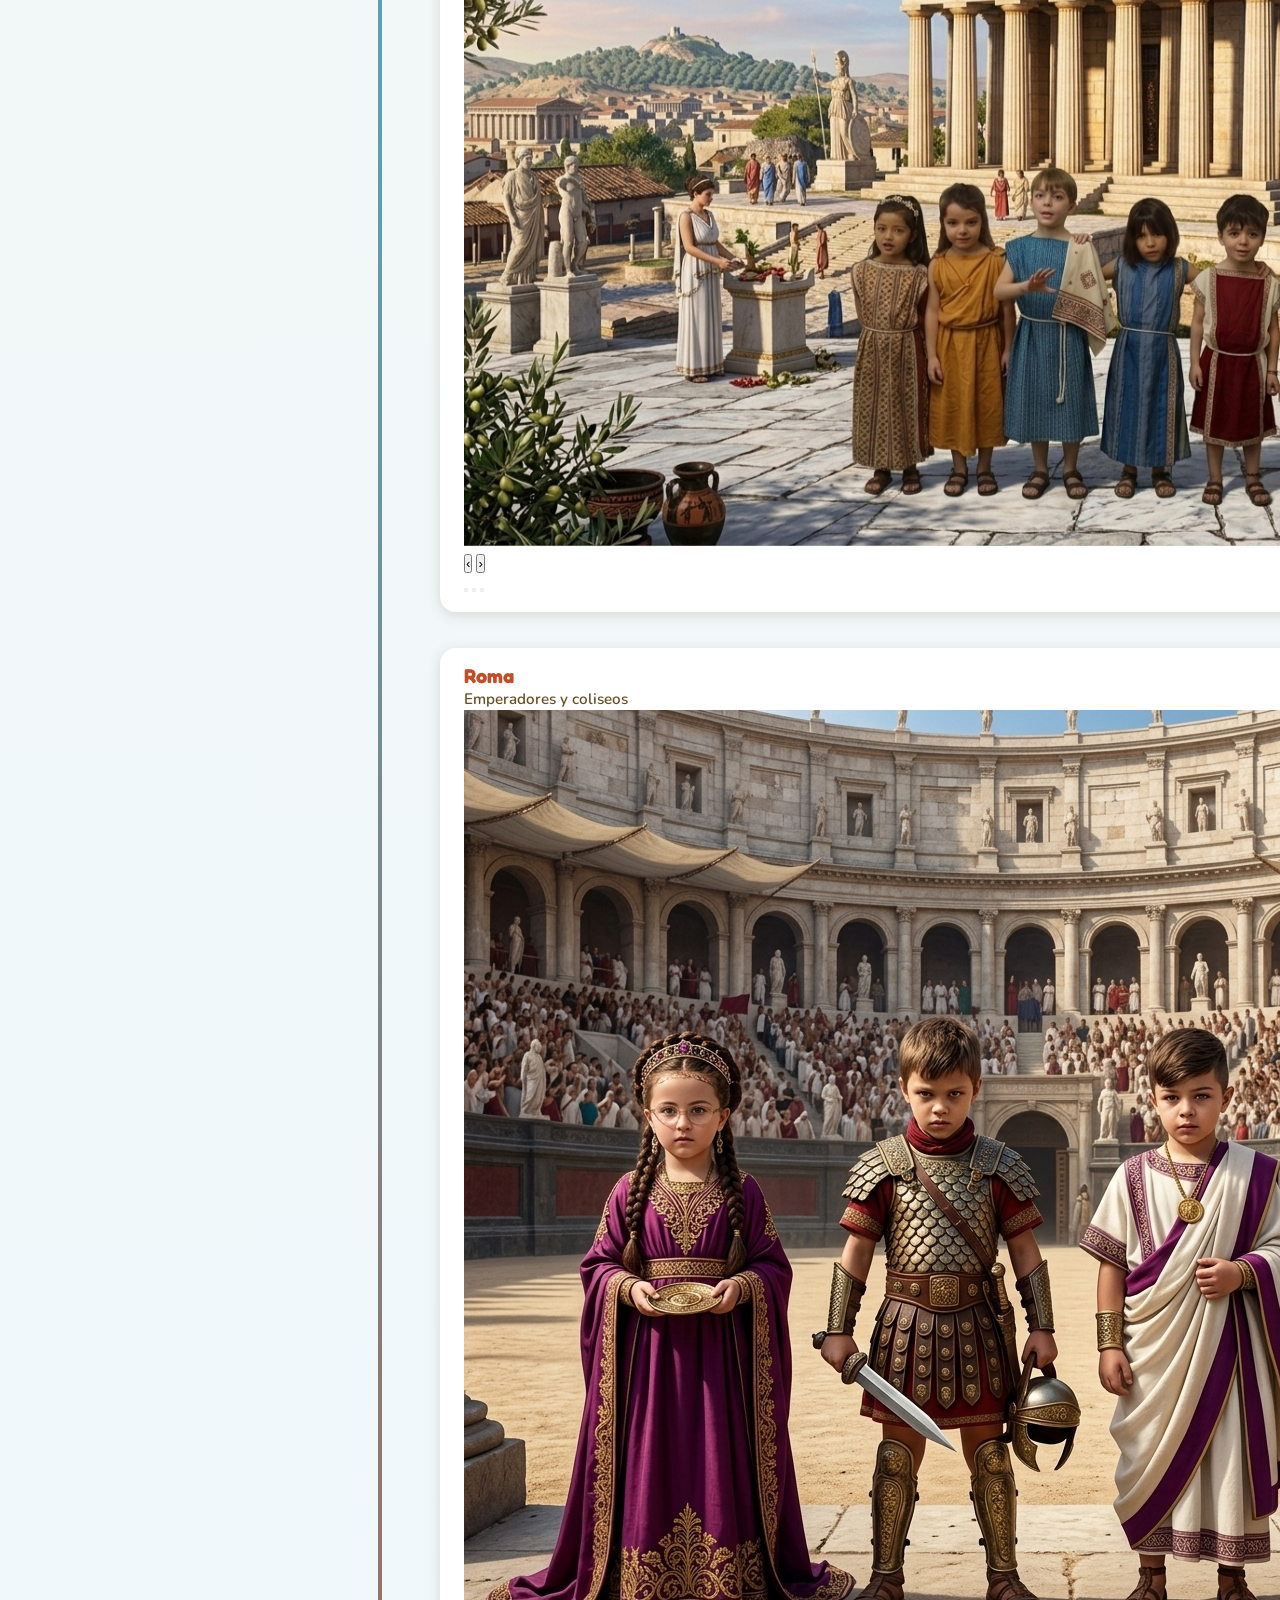
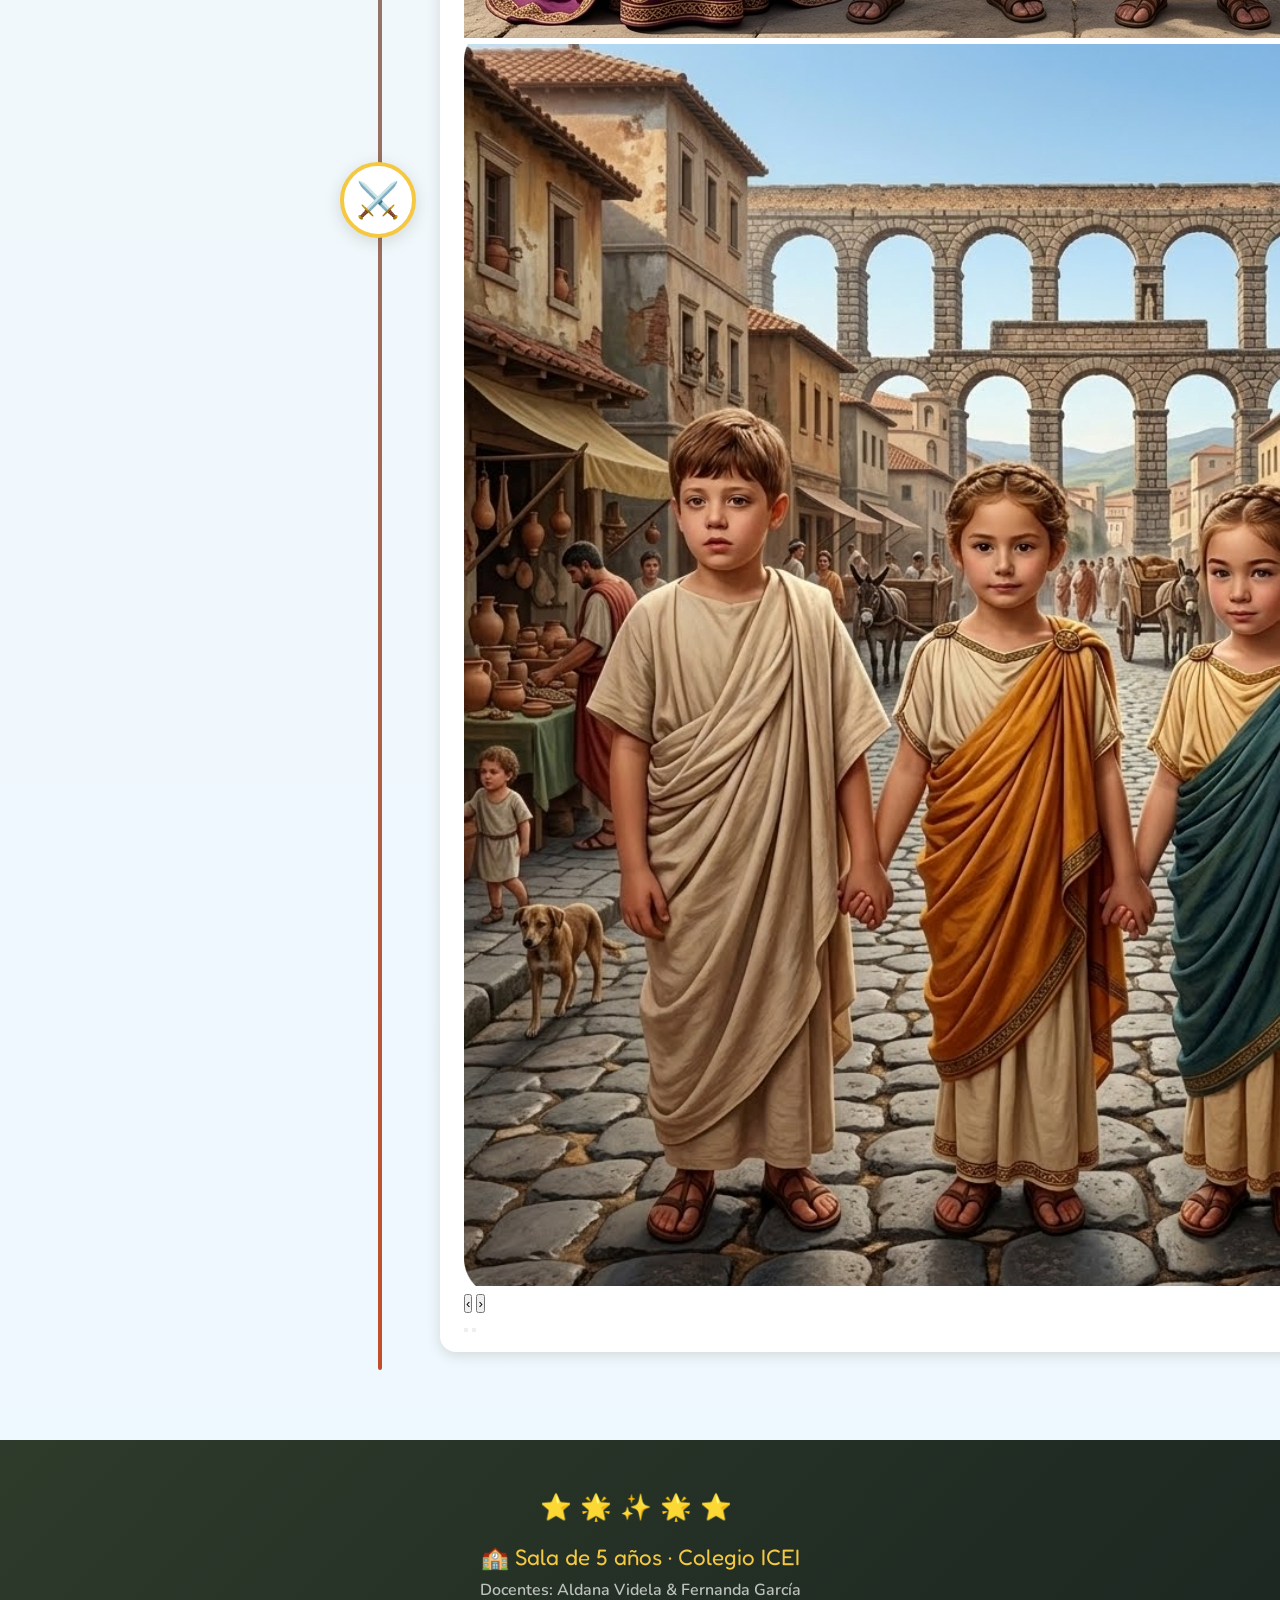
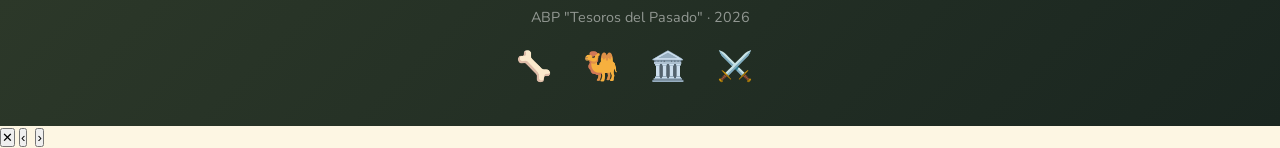
==== commit ebaa8af1: "Add carousel and lightbox for timeline images" ====
--- a/index.html
+++ b/index.html
@@ -200,7 +200,7 @@
   </section>
 
   
-  <!-- TIMELINE de civilizaciones -->
+ <!-- TIMELINE de civilizaciones -->
   <section class="timeline-section">
     <div class="container">
       <h2 class="section-title">
@@ -213,6 +213,18 @@
           <div class="tl-content">
             <strong>Prehistoria</strong>
             <span>Los primeros humanos</span>
+            <div class="tl-carousel" data-civ="prehistoria">
+              <div class="tl-carousel-track">
+                <img src="prehistoria1.jpg" alt="Prehistoria - foto 1" class="tl-carousel-img active" loading="lazy" tabindex="0">
+                <img src="prehistoria2.jpg" alt="Prehistoria - foto 2" class="tl-carousel-img" loading="lazy" tabindex="0">
+              </div>
+              <button type="button" class="tl-carousel-btn prev" aria-label="Foto anterior">‹</button>
+              <button type="button" class="tl-carousel-btn next" aria-label="Foto siguiente">›</button>
+              <div class="tl-carousel-dots">
+                <button type="button" class="tl-dot-btn active" data-index="0" aria-label="Ir a foto 1"></button>
+                <button type="button" class="tl-dot-btn" data-index="1" aria-label="Ir a foto 2"></button>
+              </div>
+            </div>
           </div>
         </div>
         <div class="tl-item" data-delay="1">
@@ -220,6 +232,18 @@
           <div class="tl-content">
             <strong>Antiguo Egipto</strong>
             <span>Faraones y pirámides</span>
+            <div class="tl-carousel" data-civ="egipto">
+              <div class="tl-carousel-track">
+                <img src="egipto1.jpg" alt="Antiguo Egipto - foto 1" class="tl-carousel-img active" loading="lazy" tabindex="0">
+                <img src="egipto2.jpg" alt="Antiguo Egipto - foto 2" class="tl-carousel-img" loading="lazy" tabindex="0">
+              </div>
+              <button type="button" class="tl-carousel-btn prev" aria-label="Foto anterior">‹</button>
+              <button type="button" class="tl-carousel-btn next" aria-label="Foto siguiente">›</button>
+              <div class="tl-carousel-dots">
+                <button type="button" class="tl-dot-btn active" data-index="0" aria-label="Ir a foto 1"></button>
+                <button type="button" class="tl-dot-btn" data-index="1" aria-label="Ir a foto 2"></button>
+              </div>
+            </div>
           </div>
         </div>
         <div class="tl-item" data-delay="2">
@@ -227,6 +251,20 @@
           <div class="tl-content">
             <strong>Grecia</strong>
             <span>Dioses y filósofos</span>
+            <div class="tl-carousel" data-civ="grecia">
+              <div class="tl-carousel-track">
+                <img src="grecia1.jpg" alt="Grecia - foto 1" class="tl-carousel-img active" loading="lazy" tabindex="0">
+                <img src="grecia2.jpg" alt="Grecia - foto 2" class="tl-carousel-img" loading="lazy" tabindex="0">
+                <img src="grecia3.jpg" alt="Grecia - foto 3" class="tl-carousel-img" loading="lazy" tabindex="0">
+              </div>
+              <button type="button" class="tl-carousel-btn prev" aria-label="Foto anterior">‹</button>
+              <button type="button" class="tl-carousel-btn next" aria-label="Foto siguiente">›</button>
+              <div class="tl-carousel-dots">
+                <button type="button" class="tl-dot-btn active" data-index="0" aria-label="Ir a foto 1"></button>
+                <button type="button" class="tl-dot-btn" data-index="1" aria-label="Ir a foto 2"></button>
+                <button type="button" class="tl-dot-btn" data-index="2" aria-label="Ir a foto 3"></button>
+              </div>
+            </div>
           </div>
         </div>
         <div class="tl-item" data-delay="3">
@@ -234,6 +272,18 @@
           <div class="tl-content">
             <strong>Roma</strong>
             <span>Emperadores y coliseos</span>
+            <div class="tl-carousel" data-civ="roma">
+              <div class="tl-carousel-track">
+                <img src="roma1.png" alt="Roma - foto 1" class="tl-carousel-img active" loading="lazy" tabindex="0">
+                <img src="roma2.jpg" alt="Roma - foto 2" class="tl-carousel-img" loading="lazy" tabindex="0">
+              </div>
+              <button type="button" class="tl-carousel-btn prev" aria-label="Foto anterior">‹</button>
+              <button type="button" class="tl-carousel-btn next" aria-label="Foto siguiente">›</button>
+              <div class="tl-carousel-dots">
+                <button type="button" class="tl-dot-btn active" data-index="0" aria-label="Ir a foto 1"></button>
+                <button type="button" class="tl-dot-btn" data-index="1" aria-label="Ir a foto 2"></button>
+              </div>
+            </div>
           </div>
         </div>
       </div>
@@ -251,6 +301,15 @@
     </div>
   </footer>
 
+  <!-- LIGHTBOX pantalla completa -->
+  <div class="lightbox" id="lightbox" aria-hidden="true">
+    <button type="button" class="lightbox-close" aria-label="Cerrar">✕</button>
+    <button type="button" class="lightbox-btn lightbox-prev" aria-label="Foto anterior">‹</button>
+    <img class="lightbox-img" id="lightboxImg" src="" alt="" />
+    <button type="button" class="lightbox-btn lightbox-next" aria-label="Foto siguiente">›</button>
+    <div class="lightbox-counter" id="lightboxCounter"></div>
+  </div>
+
   <script src="script.js"></script>
 </body>
 </html>
--- a/styles.css
+++ b/styles.css
@@ -419,6 +419,140 @@
   box-shadow: 0 4px 12px rgba(74,175,204,0.4);
 }
 
+
+/* ============================================
+   SALA DE ESCAPE
+   ============================================ */
+.escape-section {
+  padding: 0 0 70px;
+}
+
+.escape-card {
+  background: linear-gradient(135deg, #1A2620 0%, #2E3A2A 60%, #3A4A30 100%);
+  border-radius: 28px;
+  padding: 48px 40px;
+  display: flex;
+  align-items: center;
+  gap: 40px;
+  box-shadow: 0 12px 48px rgba(26,38,32,.35);
+  overflow: hidden;
+  position: relative;
+}
+
+/* Left column */
+.escape-left { flex: 1; min-width: 0; }
+
+.escape-icons {
+  font-size: 2rem;
+  letter-spacing: 6px;
+  margin-bottom: 14px;
+  animation: escIcons 3s ease-in-out infinite alternate;
+}
+@keyframes escIcons {
+  from { transform: translateY(0); }
+  to   { transform: translateY(-6px); }
+}
+
+.escape-title {
+  font-family: 'Fredoka One', cursive;
+  font-size: clamp(2rem, 5vw, 2.8rem);
+  color: var(--gold-light);
+  margin-bottom: 14px;
+  line-height: 1.1;
+  text-shadow: 2px 2px 0 var(--gold-dark);
+}
+
+.escape-desc {
+  font-size: 1.05rem;
+  color: rgba(255,255,255,.8);
+  line-height: 1.65;
+  margin-bottom: 20px;
+  font-weight: 600;
+}
+
+.escape-badges {
+  display: flex;
+  flex-wrap: wrap;
+  gap: 8px;
+  margin-bottom: 28px;
+}
+.escape-badges span {
+  background: rgba(255,255,255,.1);
+  color: rgba(255,255,255,.85);
+  font-weight: 700;
+  font-size: .85rem;
+  padding: 5px 14px;
+  border-radius: 50px;
+  border: 1px solid rgba(255,255,255,.2);
+}
+
+/* CTA button */
+.btn-escape {
+  display: inline-flex;
+  align-items: center;
+  gap: 12px;
+  background: linear-gradient(135deg, var(--gold-dark), var(--gold-light));
+  color: #1A2620;
+  font-family: 'Fredoka One', cursive;
+  font-size: 1.25rem;
+  padding: 16px 38px;
+  border-radius: var(--radius-btn);
+  text-decoration: none;
+  box-shadow: 0 6px 24px rgba(232,160,16,.45);
+  transition: transform .22s, box-shadow .22s, filter .22s;
+}
+.btn-escape:hover {
+  transform: translateY(-4px) scale(1.04);
+  box-shadow: 0 12px 32px rgba(232,160,16,.55);
+  filter: brightness(1.08);
+}
+.btn-escape:active { transform: translateY(1px); }
+.btn-escape-arrow {
+  font-size: 1.4rem;
+  transition: transform .2s;
+}
+.btn-escape:hover .btn-escape-arrow { transform: translateX(5px); }
+
+/* Right column — decorative trophy */
+.escape-right {
+  flex-shrink: 0;
+  position: relative;
+  width: 160px;
+  height: 160px;
+  display: flex;
+  align-items: center;
+  justify-content: center;
+}
+.escape-chest {
+  font-size: 6rem;
+  animation: chestBounce 2s ease-in-out infinite;
+  filter: drop-shadow(0 0 24px rgba(245,200,66,.5));
+  line-height: 1;
+}
+.escape-deco {
+  position: absolute;
+  font-size: 1.6rem;
+  animation: heroDeco 3.5s ease-in-out infinite alternate;
+}
+.ed1 { top: 0; right: 0;  animation-delay: 0s; }
+.ed2 { top: 10px; left: 0; animation-delay: .6s; font-size: 1.2rem; }
+.ed3 { bottom: 4px; right: 12px; animation-delay: 1.1s; font-size: 1.3rem; }
+
+@media (max-width: 640px) {
+  .escape-card {
+    flex-direction: column;
+    padding: 32px 24px;
+    text-align: center;
+  }
+  .escape-badges { justify-content: center; }
+  .escape-right { width: 100px; height: 100px; }
+  .escape-chest { font-size: 4.5rem; }
+}
+
+
+
+
+
 /* ============================================
    TIMELINE
    ============================================ */
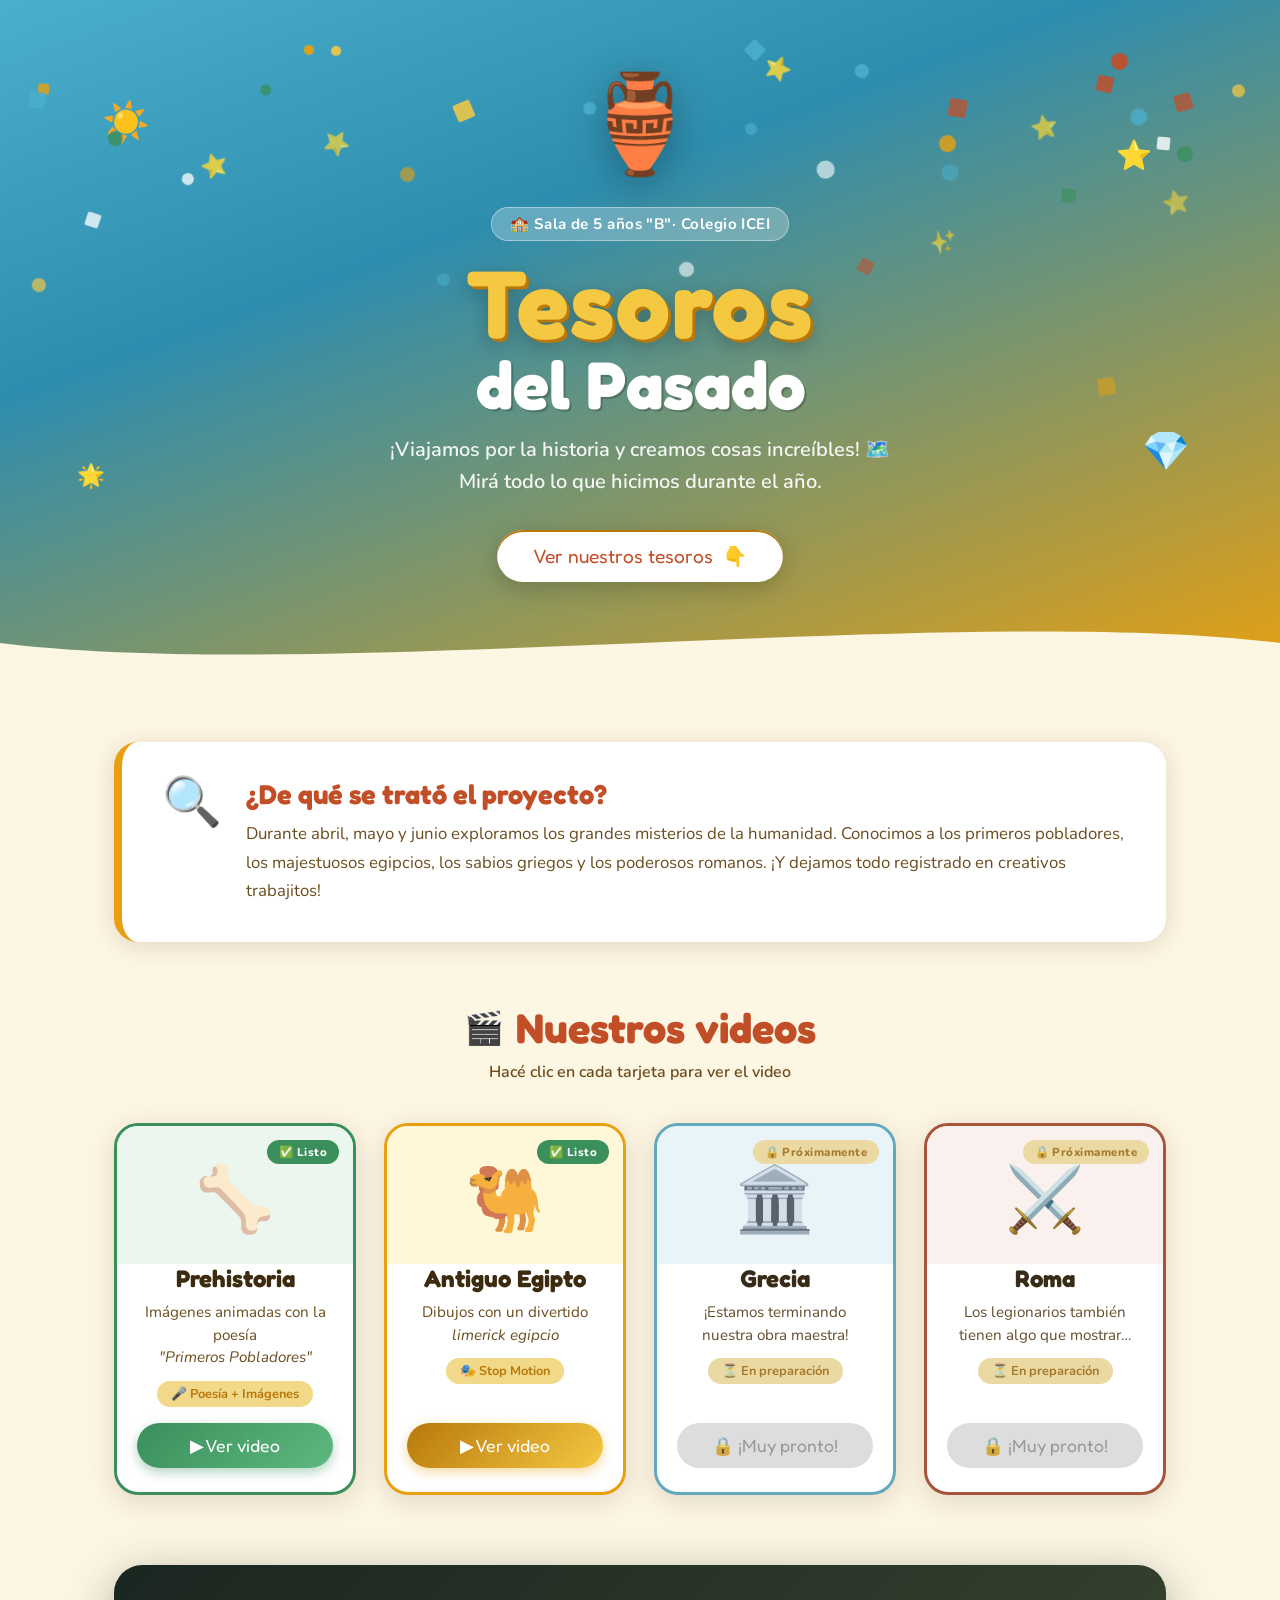
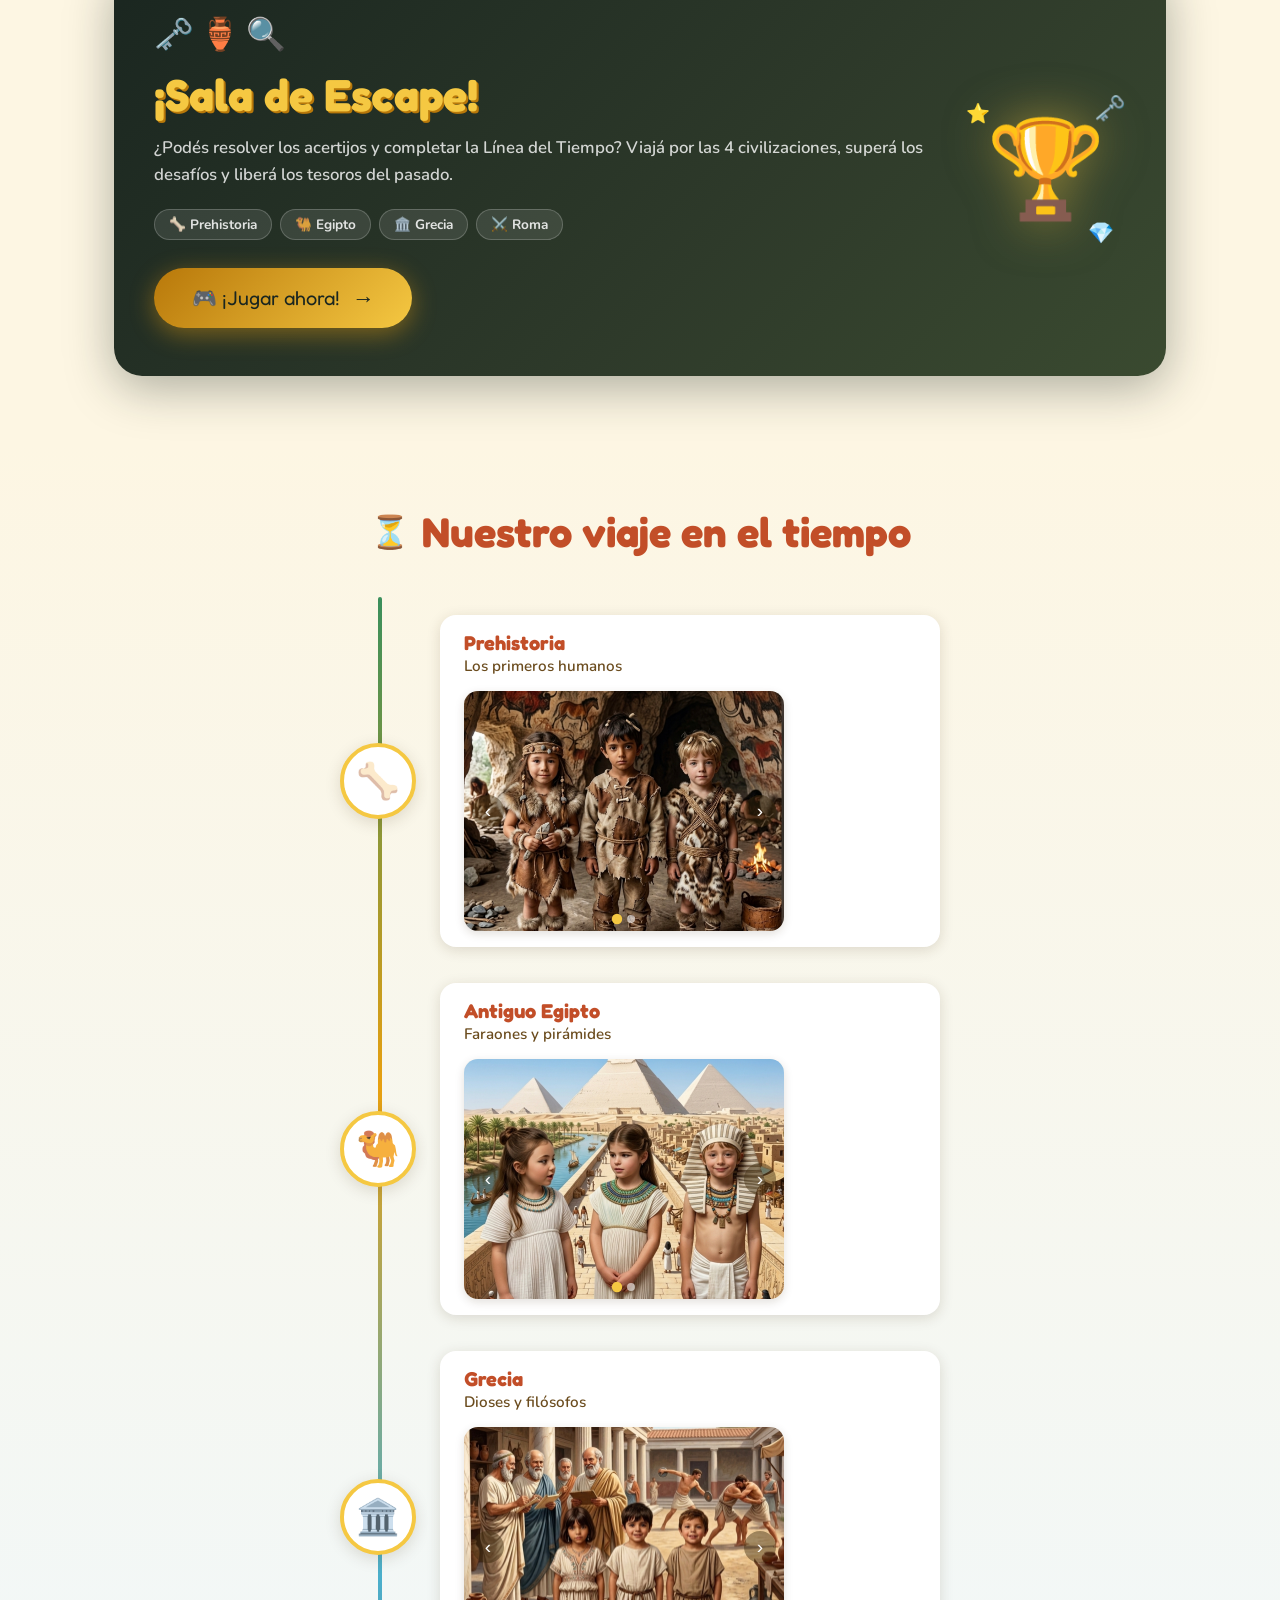
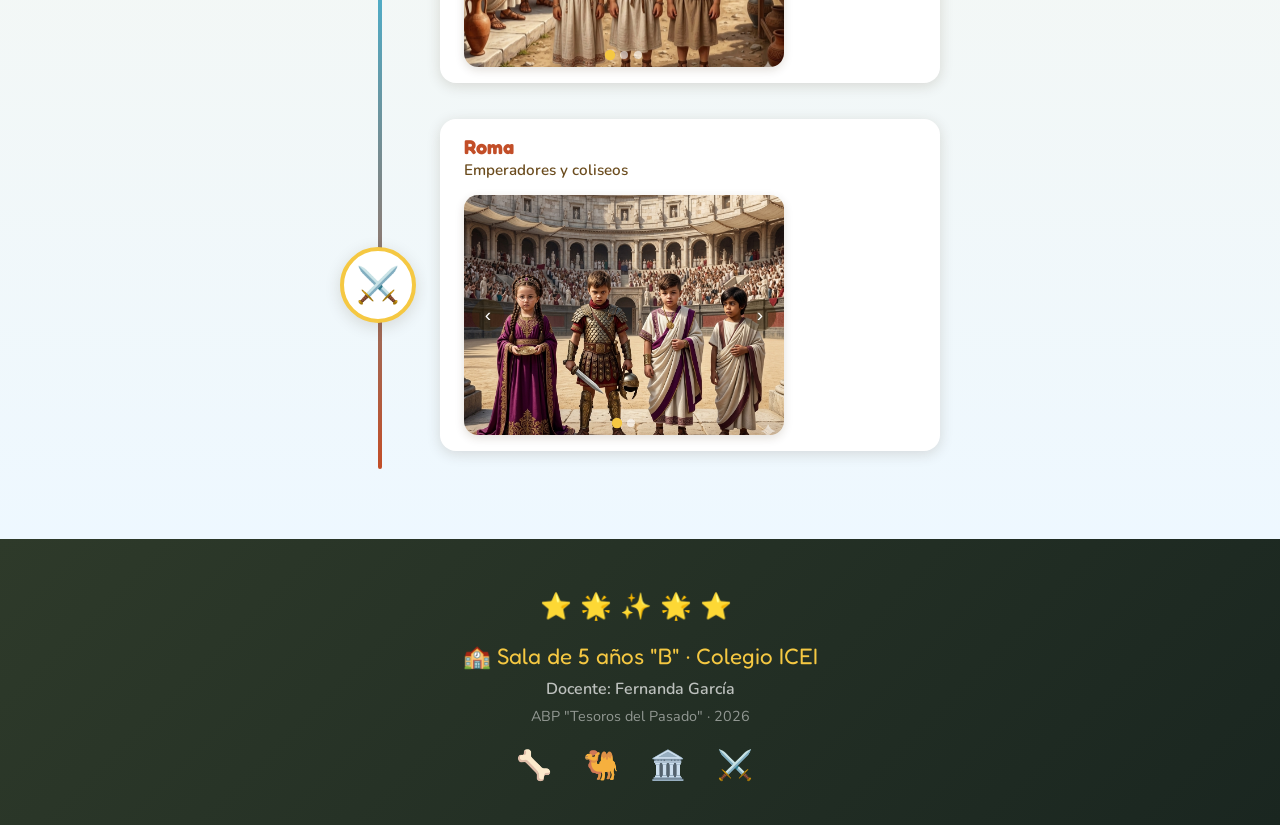
==== commit e76d403a: "Update project description and footer details" ====
--- a/index.html
+++ b/index.html
@@ -58,7 +58,7 @@
           <p>
             Durante abril, mayo y junio exploramos los grandes misterios de la humanidad.
             Conocimos a los primeros pobladores, los majestuosos egipcios, los sabios griegos
-            y los poderosos romanos. ¡Y dejamos todo registrado en videos súper creativos!
+            y los poderosos romanos. ¡Y dejamos todo registrado en creativos trabajitos!
           </p>
         </div>
       </div>
@@ -294,8 +294,8 @@
   <footer class="footer">
     <div class="container">
       <div class="footer-stars">⭐🌟✨🌟⭐</div>
-      <p class="footer-school">🏫 Sala de 5 años · Colegio ICEI</p>
-      <p class="footer-teachers">Docentes: Aldana Videla &amp; Fernanda García</p>
+      <p class="footer-school">🏫 Sala de 5 años "B" · Colegio ICEI</p>
+      <p class="footer-teachers">Docente: Fernanda García</p>
       <p class="footer-year">ABP "Tesoros del Pasado" · 2026</p>
       <div class="footer-emojis">🦴 🐫 🏛️ ⚔️</div>
     </div>
--- a/styles.css
+++ b/styles.css
@@ -630,6 +630,194 @@
   font-weight: 600;
 }
 
+/* ---------- Timeline photo carousel ---------- */
+.tl-carousel {
+  position: relative;
+  margin-top: 14px;
+  width: 100%;
+  max-width: 320px;
+  aspect-ratio: 4 / 3;
+  border-radius: 14px;
+  overflow: hidden;
+  box-shadow: 0 3px 10px var(--shadow);
+  background: var(--bg-section);
+}
+
+.tl-carousel-track {
+  position: relative;
+  width: 100%;
+  height: 100%;
+}
+
+.tl-carousel-img {
+  position: absolute;
+  inset: 0;
+  width: 100%;
+  height: 100%;
+  object-fit: cover;
+  opacity: 0;
+  transition: opacity 0.6s ease;
+  pointer-events: none;
+}
+
+.tl-carousel-img.active {
+  opacity: 1;
+  pointer-events: auto;
+}
+
+.tl-carousel-btn {
+  position: absolute;
+  top: 50%;
+  transform: translateY(-50%);
+  width: 32px;
+  height: 32px;
+  border: none;
+  border-radius: 50%;
+  background: rgba(61, 43, 15, 0.45);
+  color: var(--white);
+  font-size: 1.2rem;
+  line-height: 1;
+  display: flex;
+  align-items: center;
+  justify-content: center;
+  cursor: pointer;
+  transition: background 0.2s ease, transform 0.2s ease;
+  z-index: 2;
+}
+.tl-carousel-btn:hover {
+  background: rgba(61, 43, 15, 0.7);
+  transform: translateY(-50%) scale(1.08);
+}
+.tl-carousel-btn.prev { left: 8px; }
+.tl-carousel-btn.next { right: 8px; }
+
+.tl-carousel-dots {
+  position: absolute;
+  bottom: 8px;
+  left: 0;
+  right: 0;
+  display: flex;
+  justify-content: center;
+  gap: 6px;
+  z-index: 2;
+}
+
+.tl-dot-btn {
+  width: 8px;
+  height: 8px;
+  border-radius: 50%;
+  border: none;
+  background: rgba(255, 255, 255, 0.6);
+  cursor: pointer;
+  padding: 0;
+  transition: background 0.2s ease, transform 0.2s ease;
+}
+.tl-dot-btn.active {
+  background: var(--gold-light);
+  transform: scale(1.3);
+}
+
+.tl-carousel-img { cursor: zoom-in; }
+
+/* ---------- Lightbox pantalla completa ---------- */
+.lightbox {
+  position: fixed;
+  inset: 0;
+  background: rgba(20, 14, 6, 0.92);
+  display: flex;
+  align-items: center;
+  justify-content: center;
+  z-index: 10000;
+  opacity: 0;
+  visibility: hidden;
+  transition: opacity 0.25s ease;
+  padding: 24px;
+}
+.lightbox.open {
+  opacity: 1;
+  visibility: visible;
+}
+
+.lightbox-img {
+  max-width: min(92vw, 1100px);
+  max-height: 88vh;
+  border-radius: 12px;
+  box-shadow: 0 10px 40px rgba(0,0,0,0.5);
+  object-fit: contain;
+  transform: scale(0.95);
+  transition: transform 0.25s ease;
+  position: relative;
+  z-index: 1;
+}
+.lightbox.open .lightbox-img { transform: scale(1); }
+
+.lightbox-close {
+  position: absolute;
+  top: 20px;
+  right: 20px;
+  width: 44px;
+  height: 44px;
+  border: none;
+  border-radius: 50%;
+  background: rgba(255,255,255,0.12);
+  color: var(--white);
+  font-size: 1.3rem;
+  cursor: pointer;
+  display: flex;
+  align-items: center;
+  justify-content: center;
+  transition: background 0.2s ease;
+  z-index: 2;
+}
+.lightbox-close:hover { background: rgba(255,255,255,0.25); }
+
+.lightbox-btn {
+  position: absolute;
+  top: 50%;
+  transform: translateY(-50%);
+  width: 52px;
+  height: 52px;
+  border: none;
+  border-radius: 50%;
+  background: rgba(255,255,255,0.12);
+  color: var(--white);
+  font-size: 1.8rem;
+  cursor: pointer;
+  display: flex;
+  align-items: center;
+  justify-content: center;
+  transition: background 0.2s ease, transform 0.2s ease;
+  z-index: 2;
+}
+.lightbox-btn:hover {
+  background: rgba(255,255,255,0.25);
+  transform: translateY(-50%) scale(1.08);
+}
+.lightbox-prev { left: 20px; }
+.lightbox-next { right: 20px; }
+
+.lightbox-counter {
+  position: absolute;
+  bottom: 24px;
+  left: 50%;
+  transform: translateX(-50%);
+  color: rgba(255,255,255,0.8);
+  font-weight: 700;
+  font-size: 0.95rem;
+  letter-spacing: 0.5px;
+  z-index: 2;
+}
+
+@media (max-width: 480px) {
+  .lightbox { padding: 16px; }
+  .lightbox-img { max-width: 88vw; max-height: 72vh; }
+  .lightbox-btn { width: 40px; height: 40px; font-size: 1.4rem; background: rgba(20,14,6,0.55); }
+  .lightbox-prev { left: 4px; }
+  .lightbox-next { right: 4px; }
+  .lightbox-close { top: 8px; right: 8px; background: rgba(20,14,6,0.55); }
+  .lightbox-counter { bottom: 12px; }
+}
+
 /* ============================================
    FOOTER
    ============================================ */
@@ -686,4 +874,5 @@
   .cards-grid { grid-template-columns: 1fr; }
   .timeline::before { left: 30px; }
   .tl-dot { width: 62px; height: 62px; font-size: 1.8rem; }
-}
+  .tl-carousel { max-width: 100%; }
+}
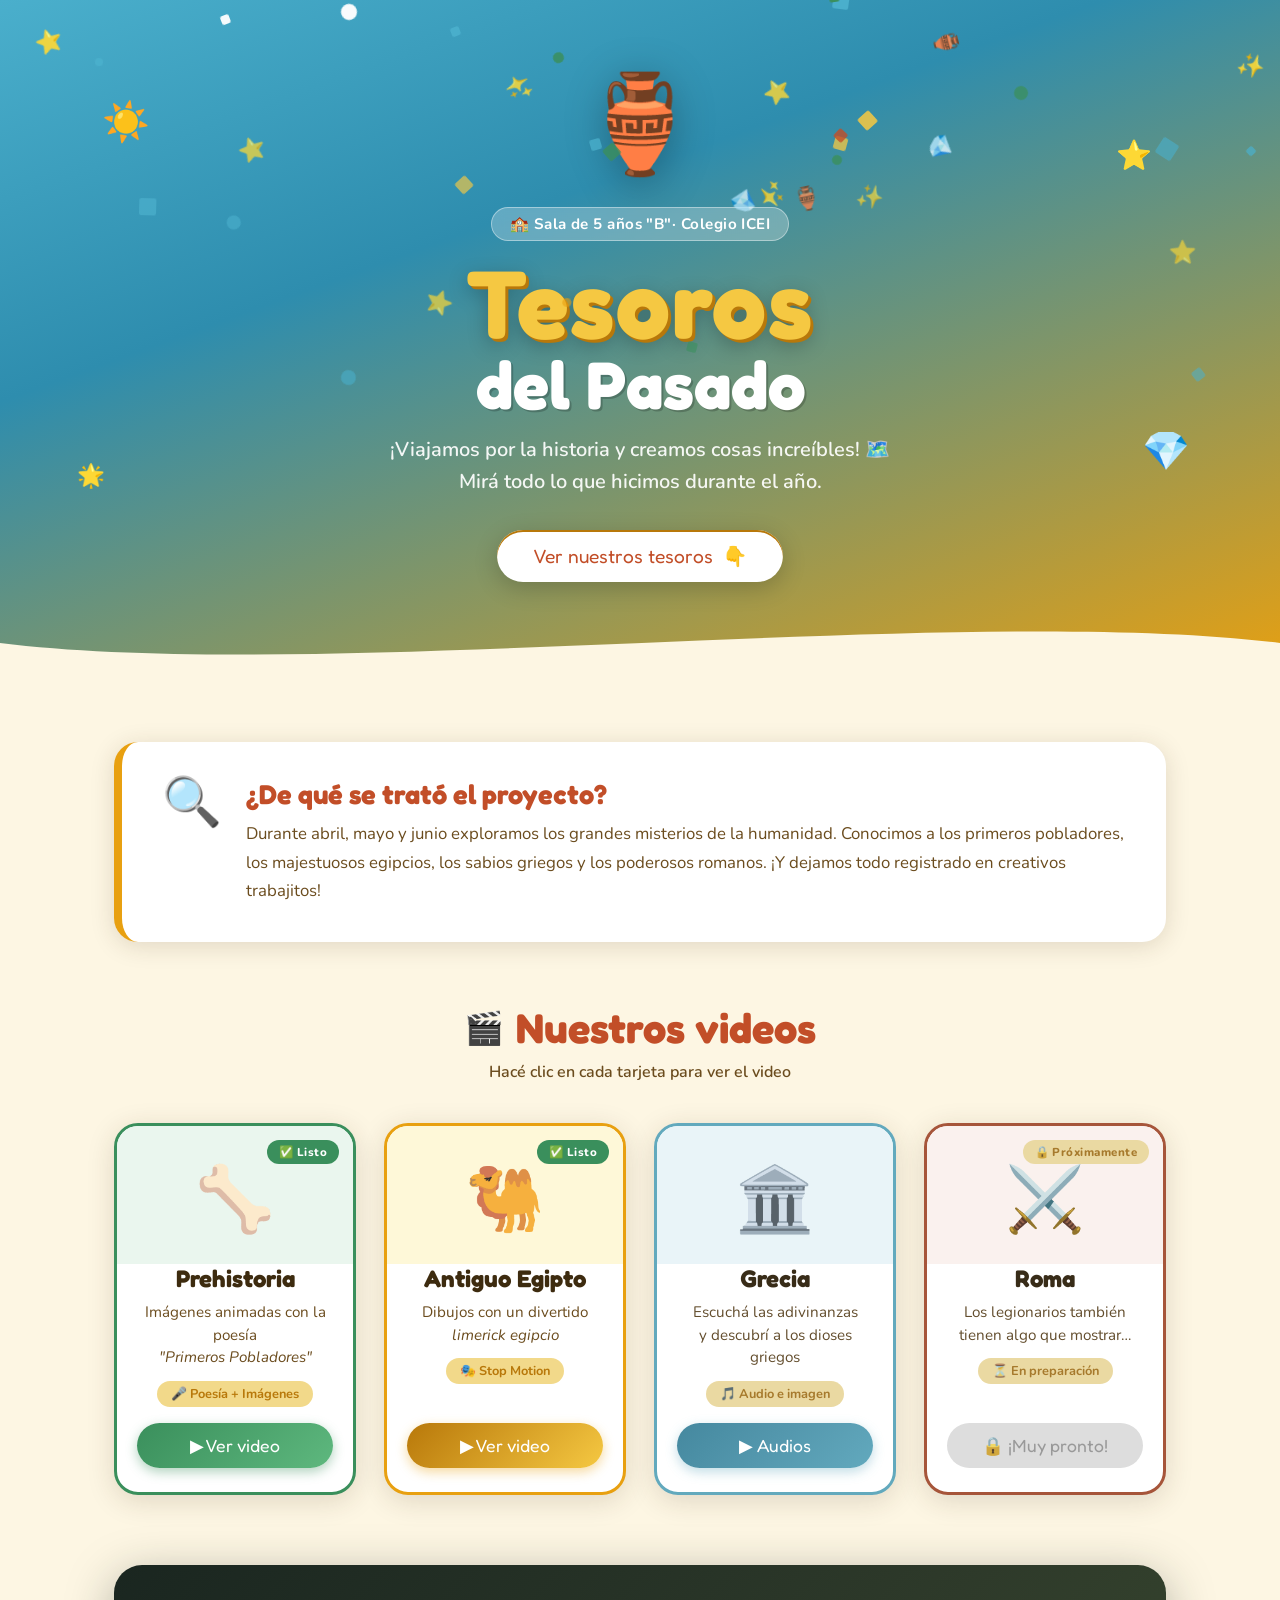
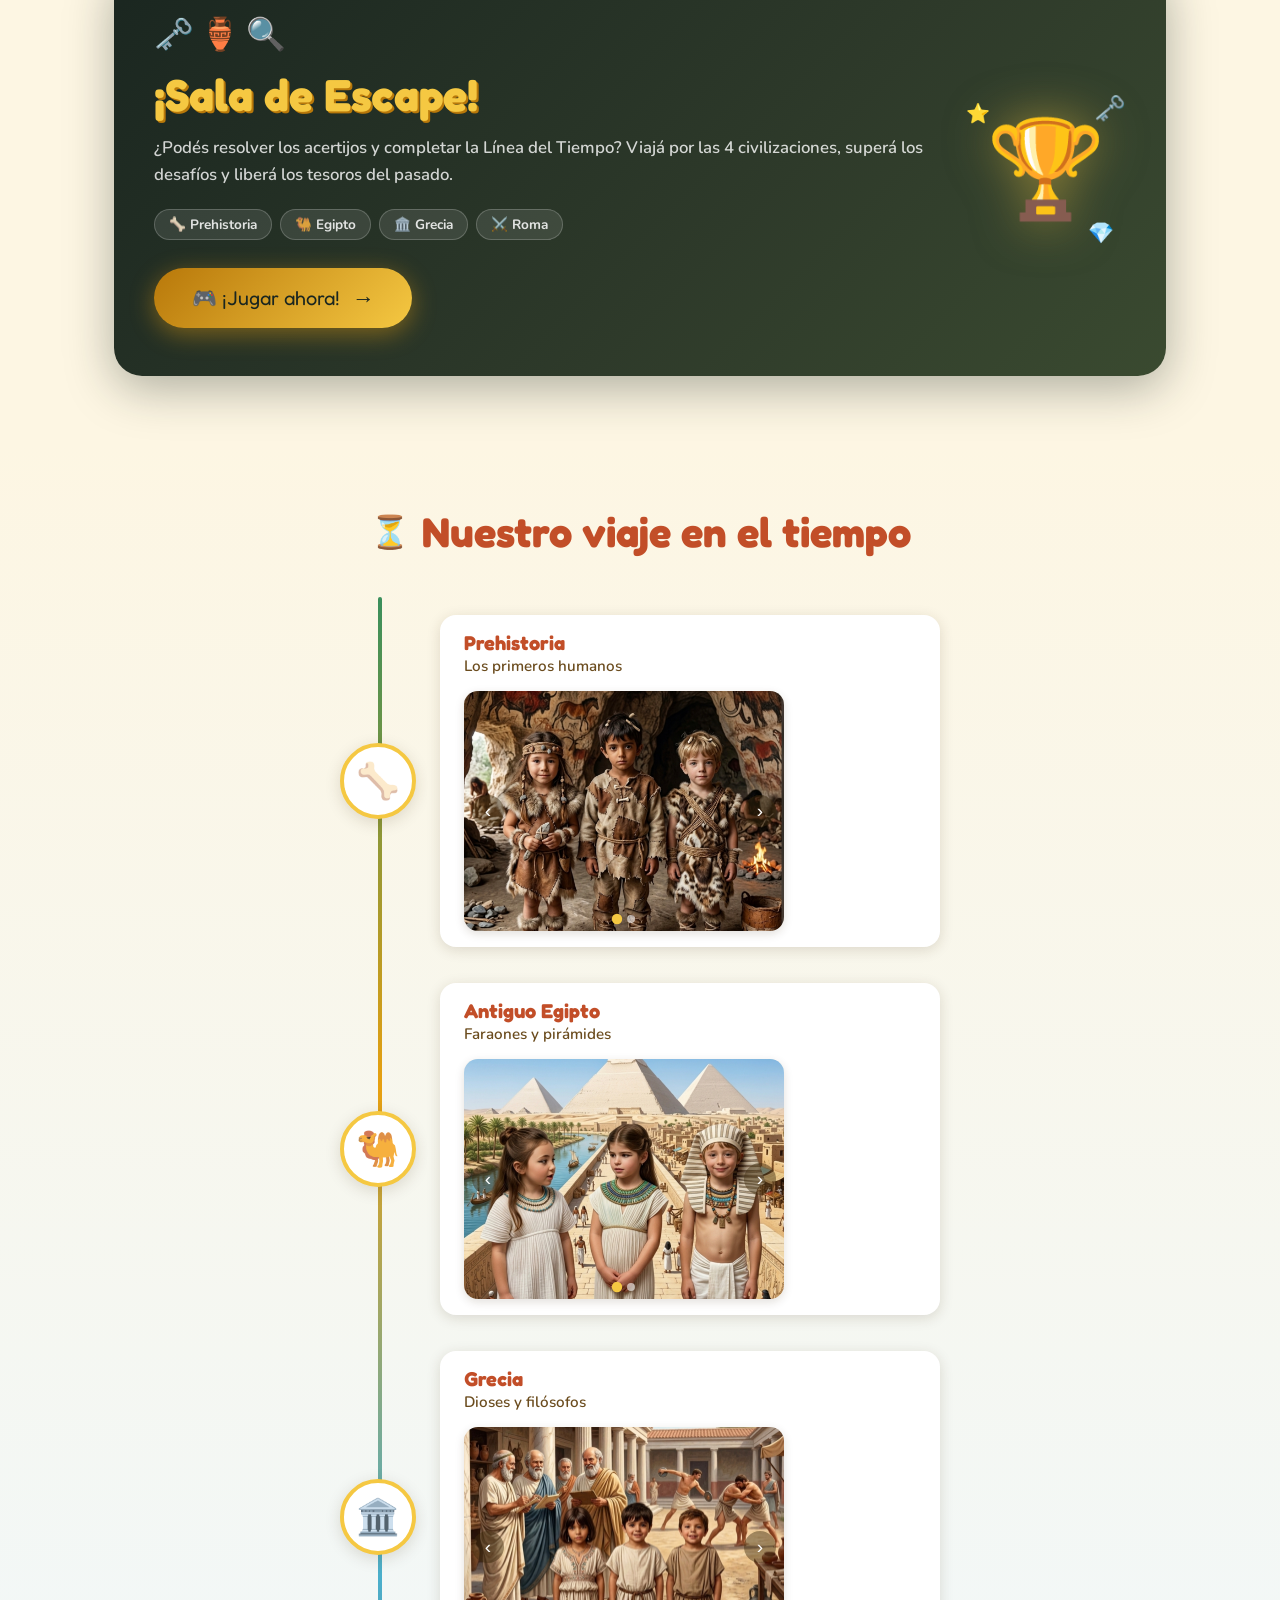
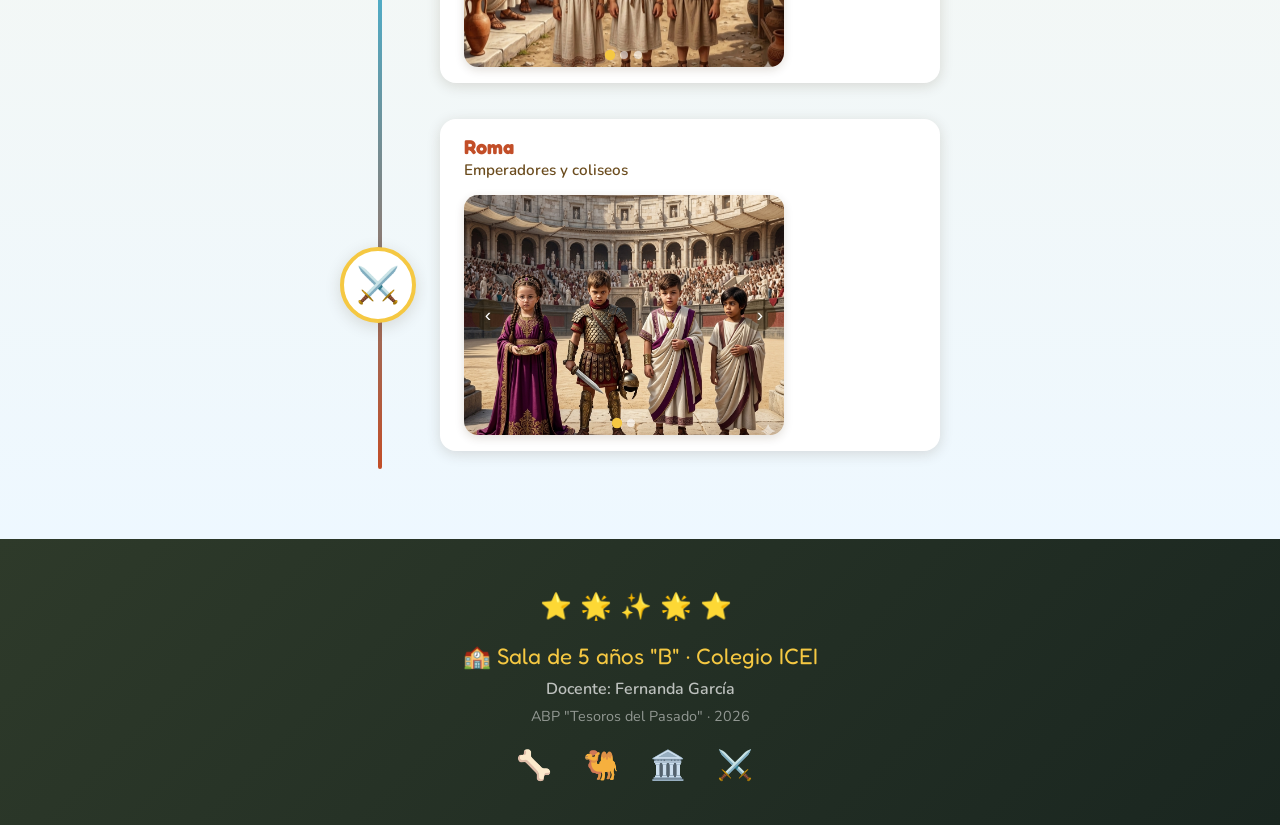
==== commit bd292028: "Revise Grecia section with audio link and description Updated content for the Grecia section, includ" ====
--- a/index.html
+++ b/index.html
@@ -126,24 +126,32 @@
           </a>
         </div>
 
-        <!-- GRECIA -->
+       <!-- GRECIA -->
         <div class="civ-card coming-soon" data-civ="grecia">
-          <div class="card-badge soon">🔒 Próximamente</div>
           <div class="card-emoji-wrap">
             <span class="card-emoji">🏛️</span>
           </div>
           <div class="card-body">
             <h3 class="card-title">Grecia</h3>
             <p class="card-desc">
-              ¡Estamos terminando<br/>nuestra obra maestra!
+              Escuchá las adivinanzas <br> y descubrí a los dioses griegos
             </p>
-            <div class="card-tag">⏳ En preparación</div>
-          </div>
-          <div class="card-btn disabled" aria-disabled="true">
-            🔒 ¡Muy pronto!
-          </div>
-        </div>
-
+          <div class="card-tag">🎵 Audio e imagen</div>
+          </div>
+          <a
+            href="grecia/adivinanzas.html"
+            target="_blank"
+            rel="noopener noreferrer"
+            class="card-btn"
+            aria-label="Audio y video"
+          >
+            ▶ Audios
+          </a>
+        </div>
+
+
+
+        
         <!-- ROMA -->
         <div class="civ-card coming-soon" data-civ="roma">
           <div class="card-badge soon">🔒 Próximamente</div>
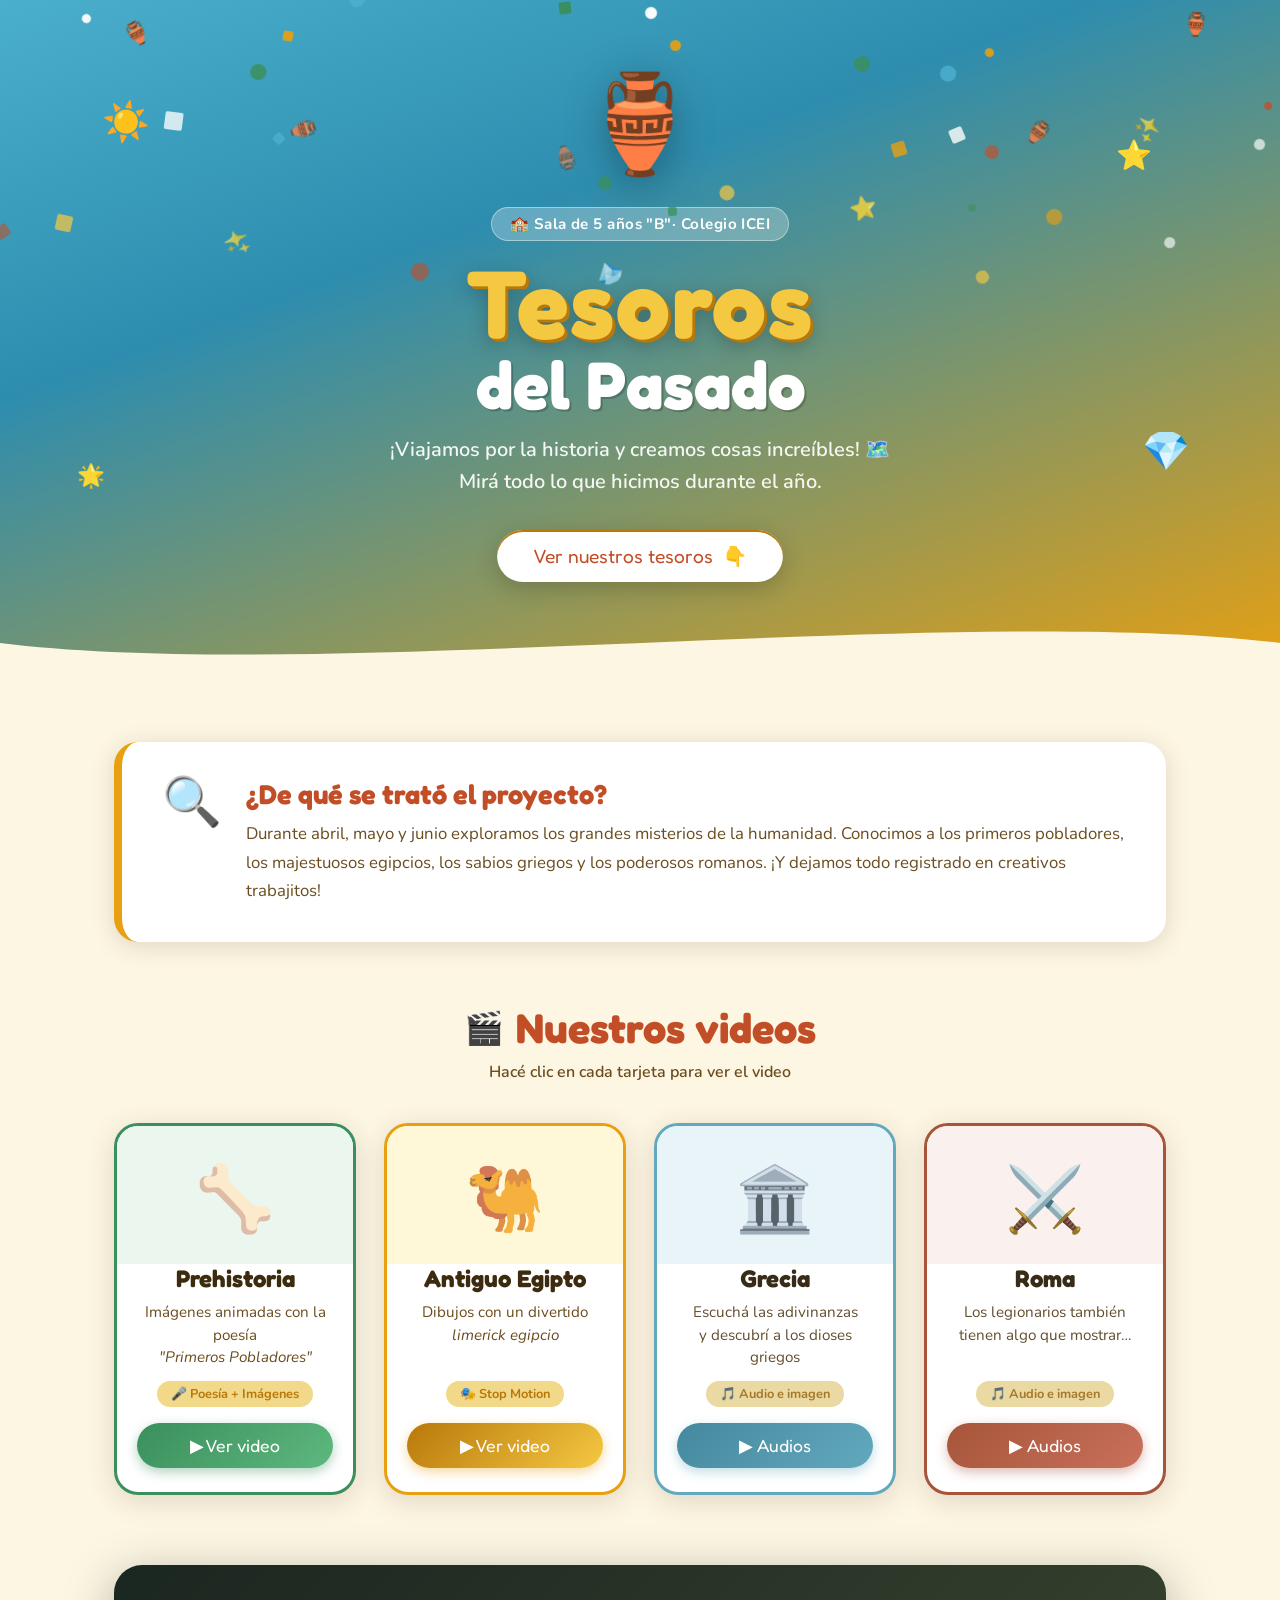
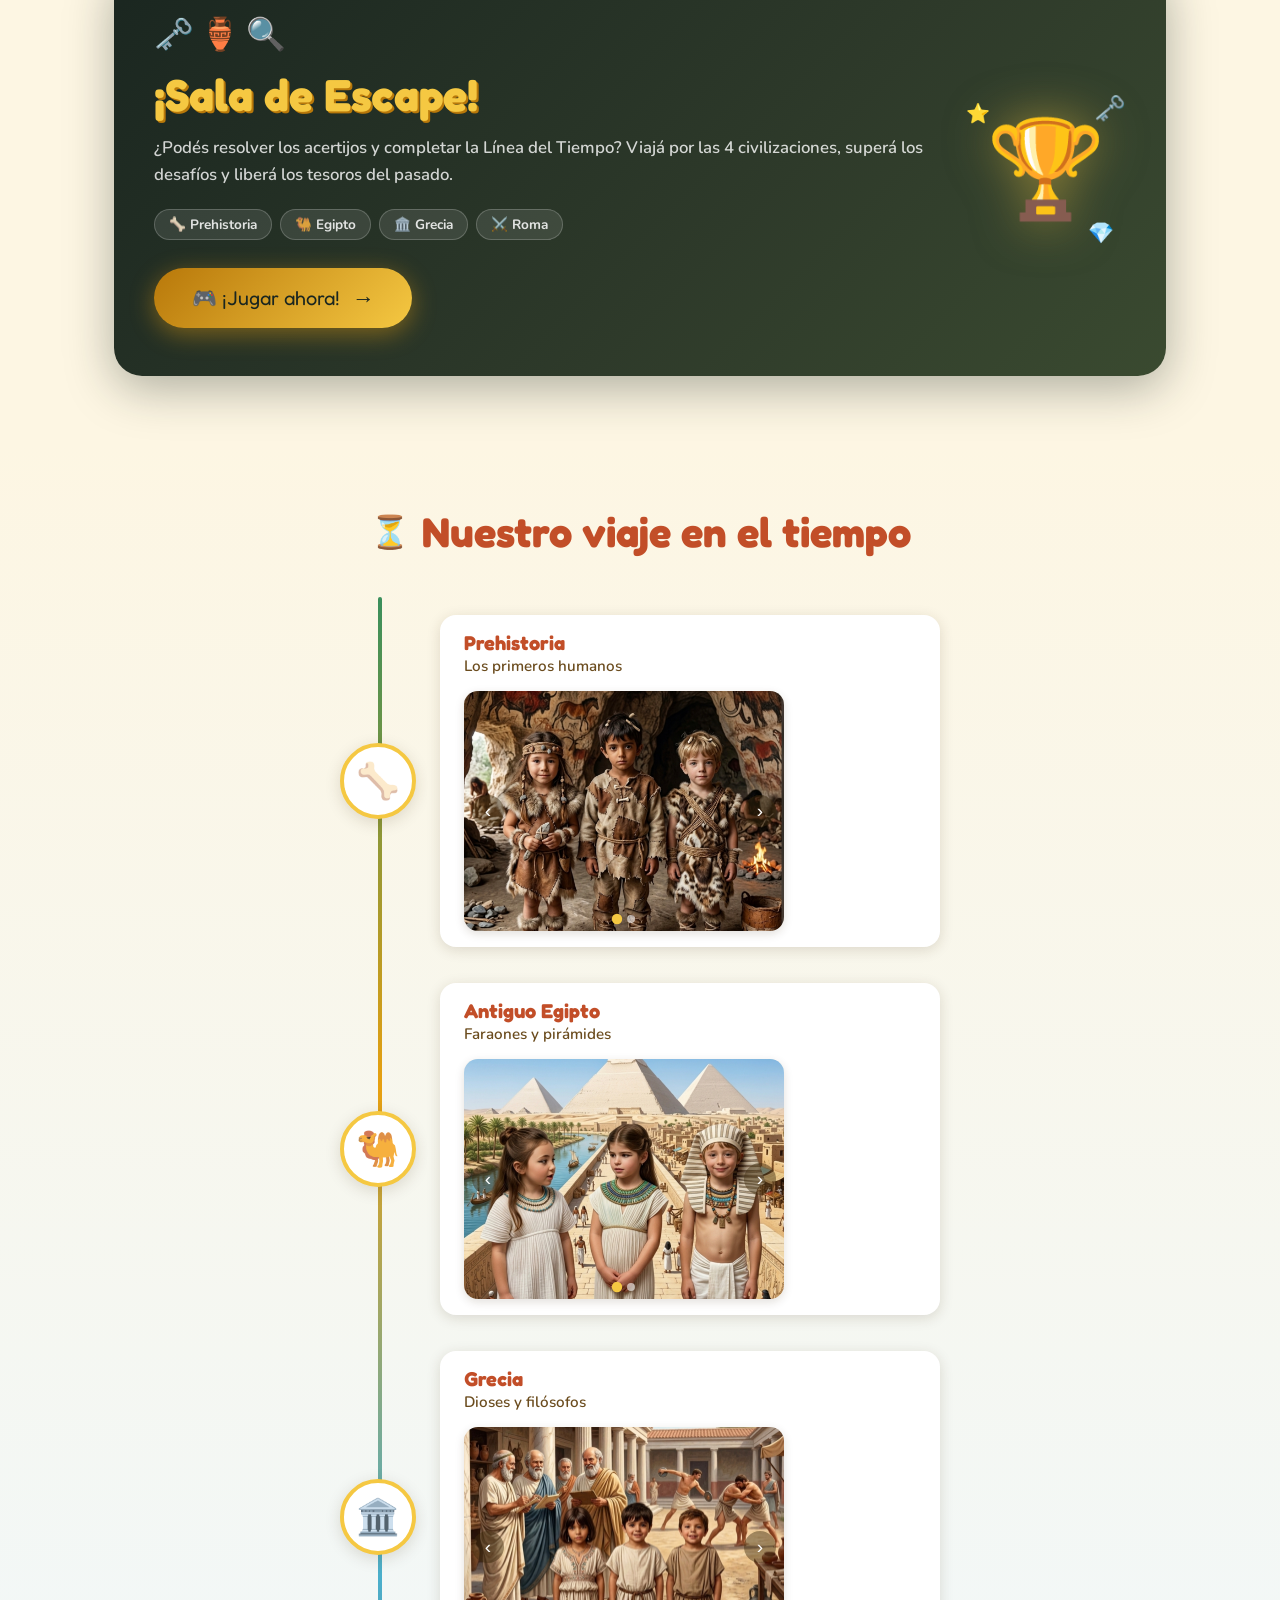
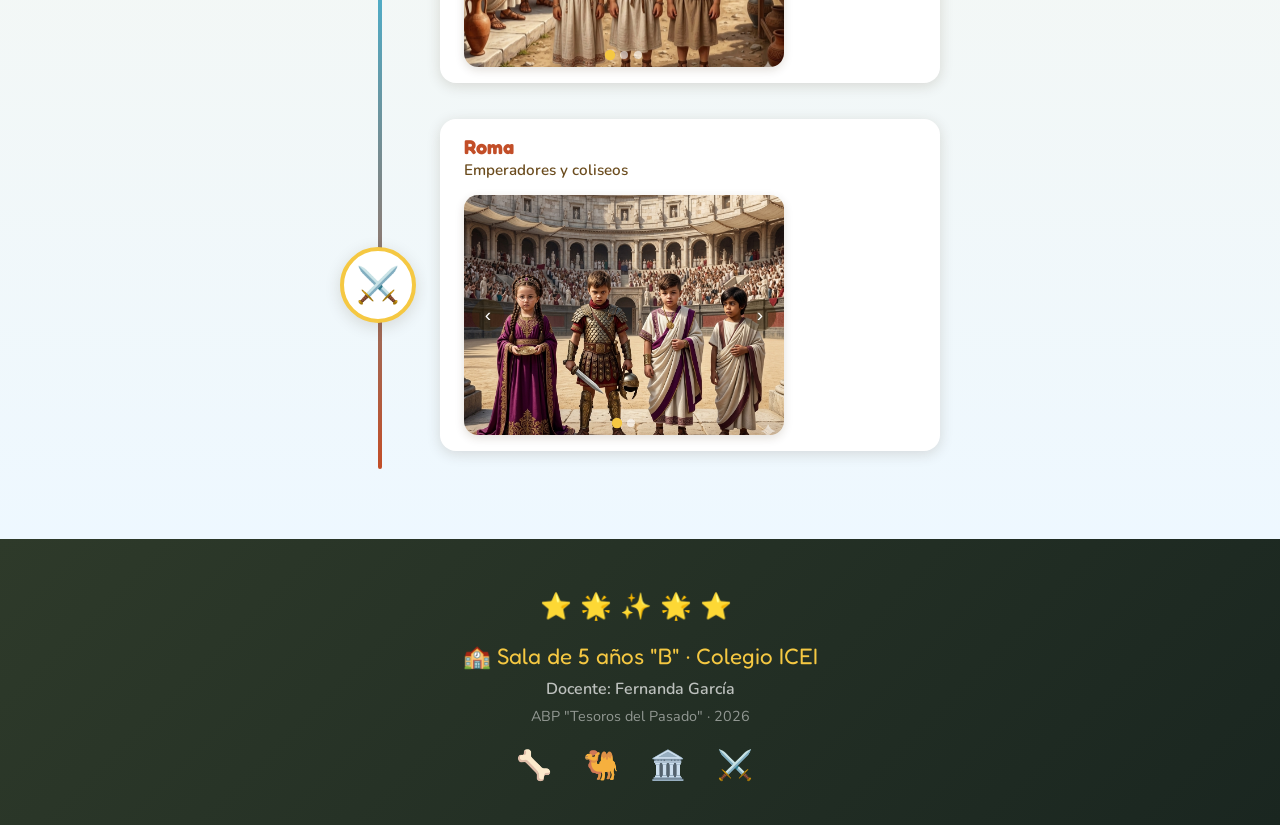
==== commit cfaea75f: "Refactor HTML structure and update content" ====
--- a/index.html
+++ b/index.html
@@ -78,8 +78,7 @@
 
         <!-- PREHISTORIA -->
         <div class="civ-card" data-civ="prehistoria">
-          <div class="card-badge ready">✅ Listo</div>
-          <div class="card-emoji-wrap">
+            <div class="card-emoji-wrap">
             <span class="card-emoji">🦴</span>
           </div>
           <div class="card-body">
@@ -103,7 +102,6 @@
 
         <!-- ANTIGUO EGIPTO -->
         <div class="civ-card" data-civ="egipto">
-          <div class="card-badge ready">✅ Listo</div>
           <div class="card-emoji-wrap">
             <span class="card-emoji">🐫</span>
           </div>
@@ -112,6 +110,8 @@
             <p class="card-desc">
               Dibujos con un divertido<br/>
               <em>limerick egipcio</em>
+              <br>
+              <br>
             </p>
             <div class="card-tag">🎭 Stop Motion</div>
           </div>
@@ -126,7 +126,7 @@
           </a>
         </div>
 
-       <!-- GRECIA -->
+        <!-- GRECIA -->
         <div class="civ-card coming-soon" data-civ="grecia">
           <div class="card-emoji-wrap">
             <span class="card-emoji">🏛️</span>
@@ -149,12 +149,8 @@
           </a>
         </div>
 
-
-
-        
         <!-- ROMA -->
         <div class="civ-card coming-soon" data-civ="roma">
-          <div class="card-badge soon">🔒 Próximamente</div>
           <div class="card-emoji-wrap">
             <span class="card-emoji">⚔️</span>
           </div>
@@ -162,15 +158,21 @@
             <h3 class="card-title">Roma</h3>
             <p class="card-desc">
               Los legionarios también<br/>tienen algo que mostrar…
+              <br>
+              <br>
             </p>
-            <div class="card-tag">⏳ En preparación</div>
-          </div>
-          <div class="card-btn disabled" aria-disabled="true">
-            🔒 ¡Muy pronto!
-          </div>
-        </div>
-
-      </div>
+            <div class="card-tag">🎵 Audio e imagen</div>
+          </div>
+          <a
+            href="roma/curiosidades.html"
+            target="_blank"
+            rel="noopener noreferrer"
+            class="card-btn"
+            aria-label="Audio y video"
+          >
+            ▶ Audios
+          </a>
+        </div>
     </div>
   </section>
 
